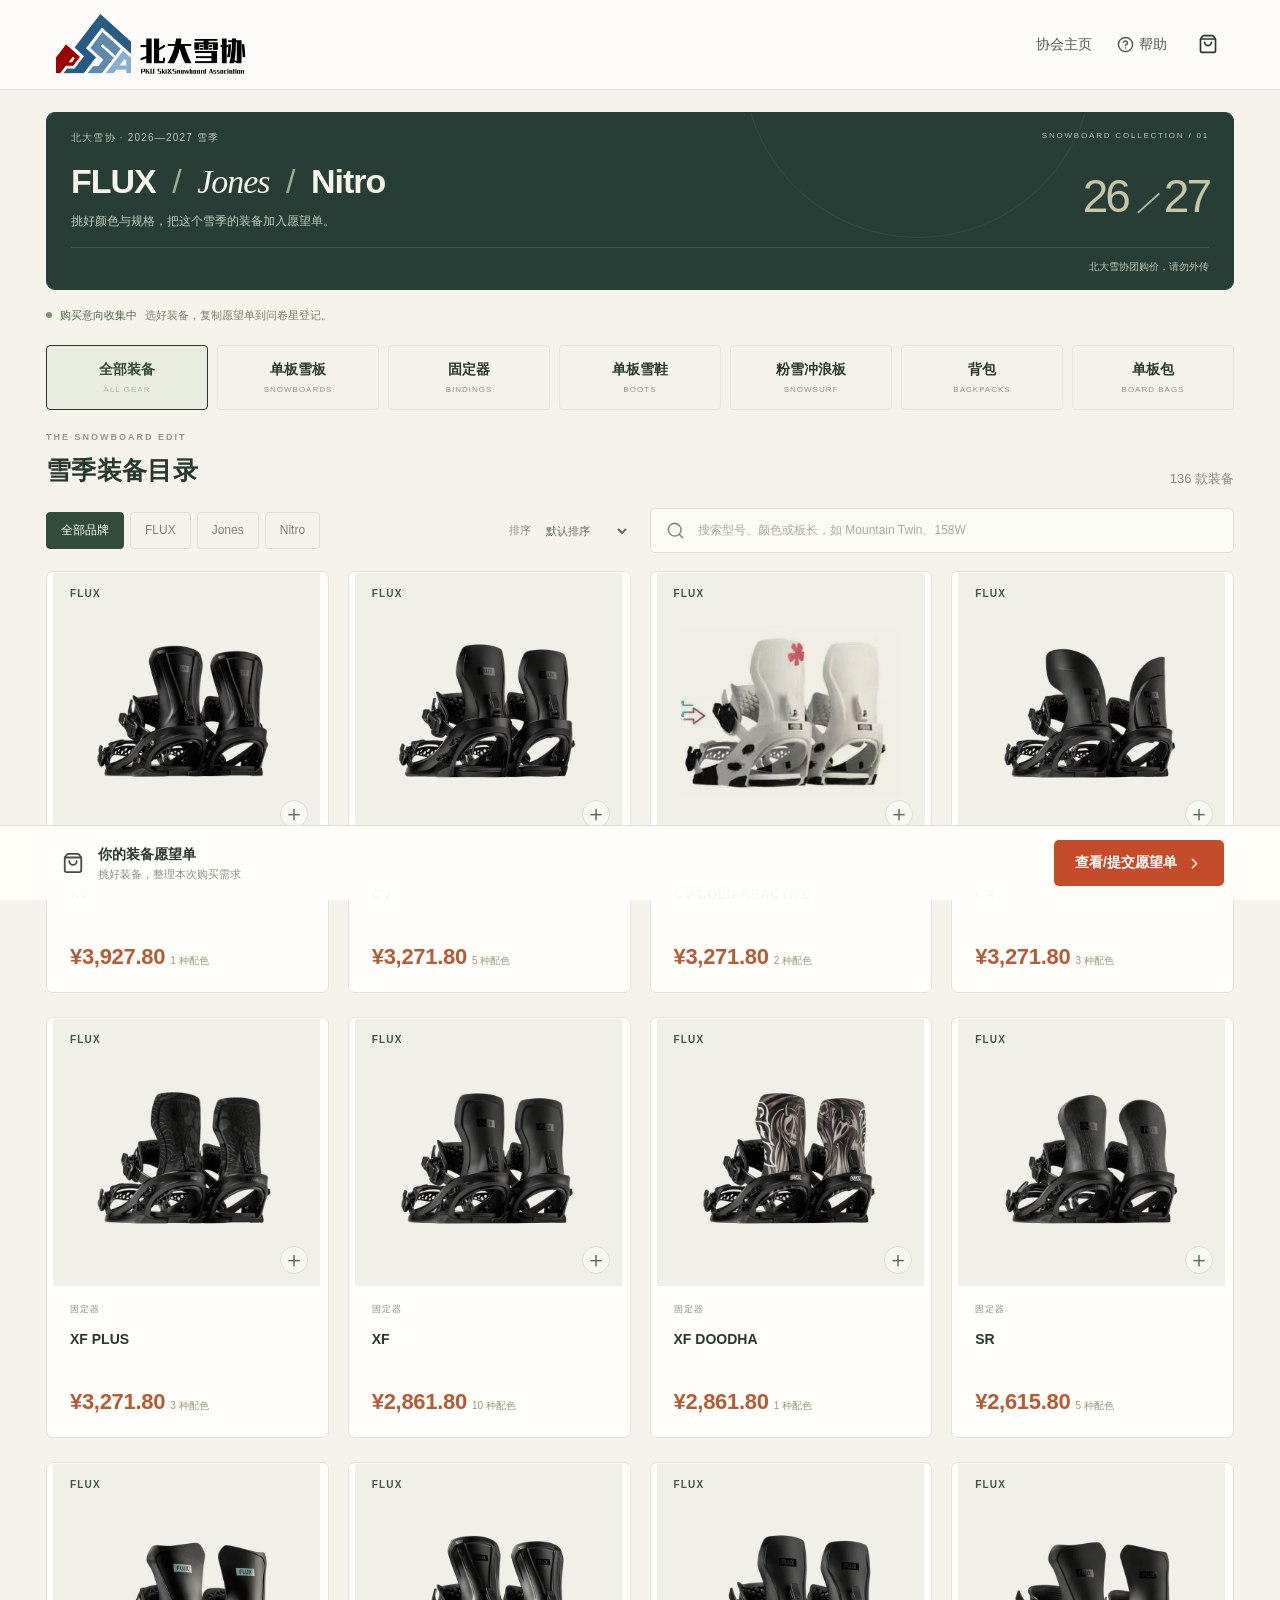
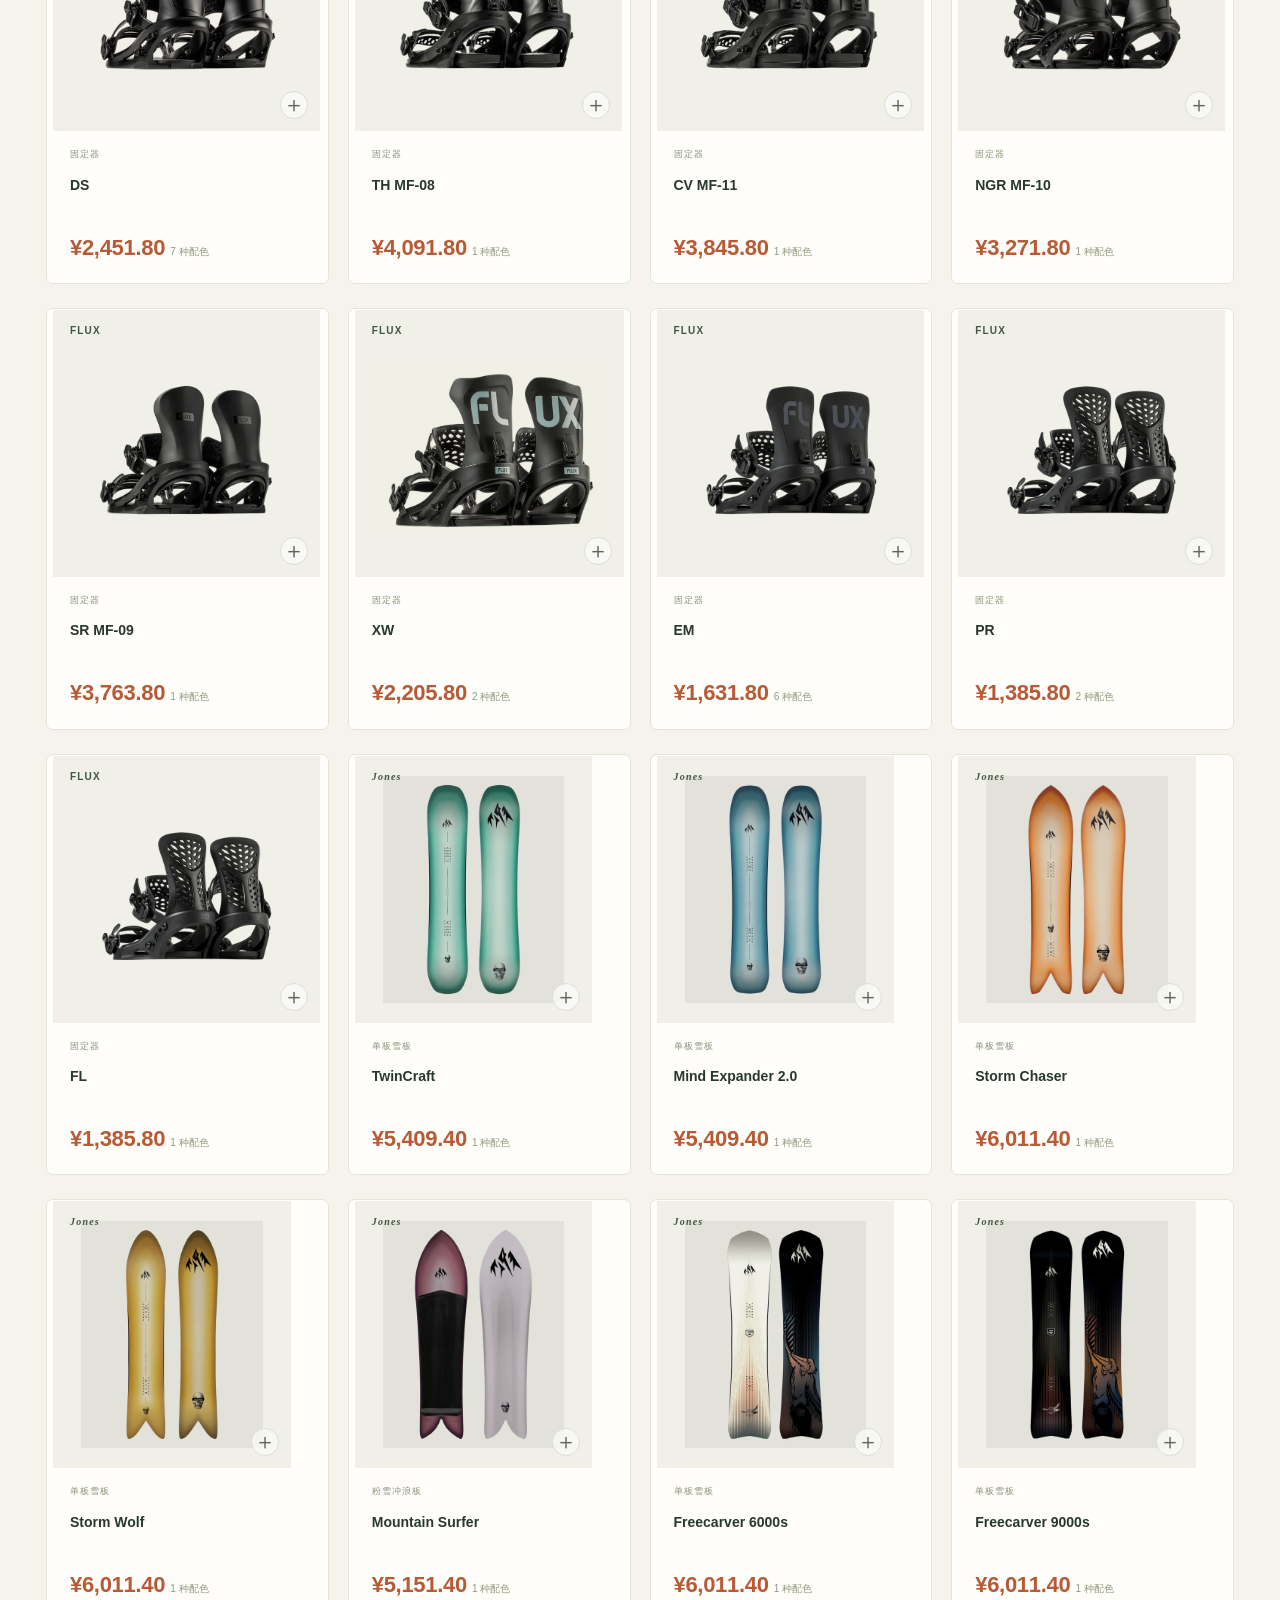
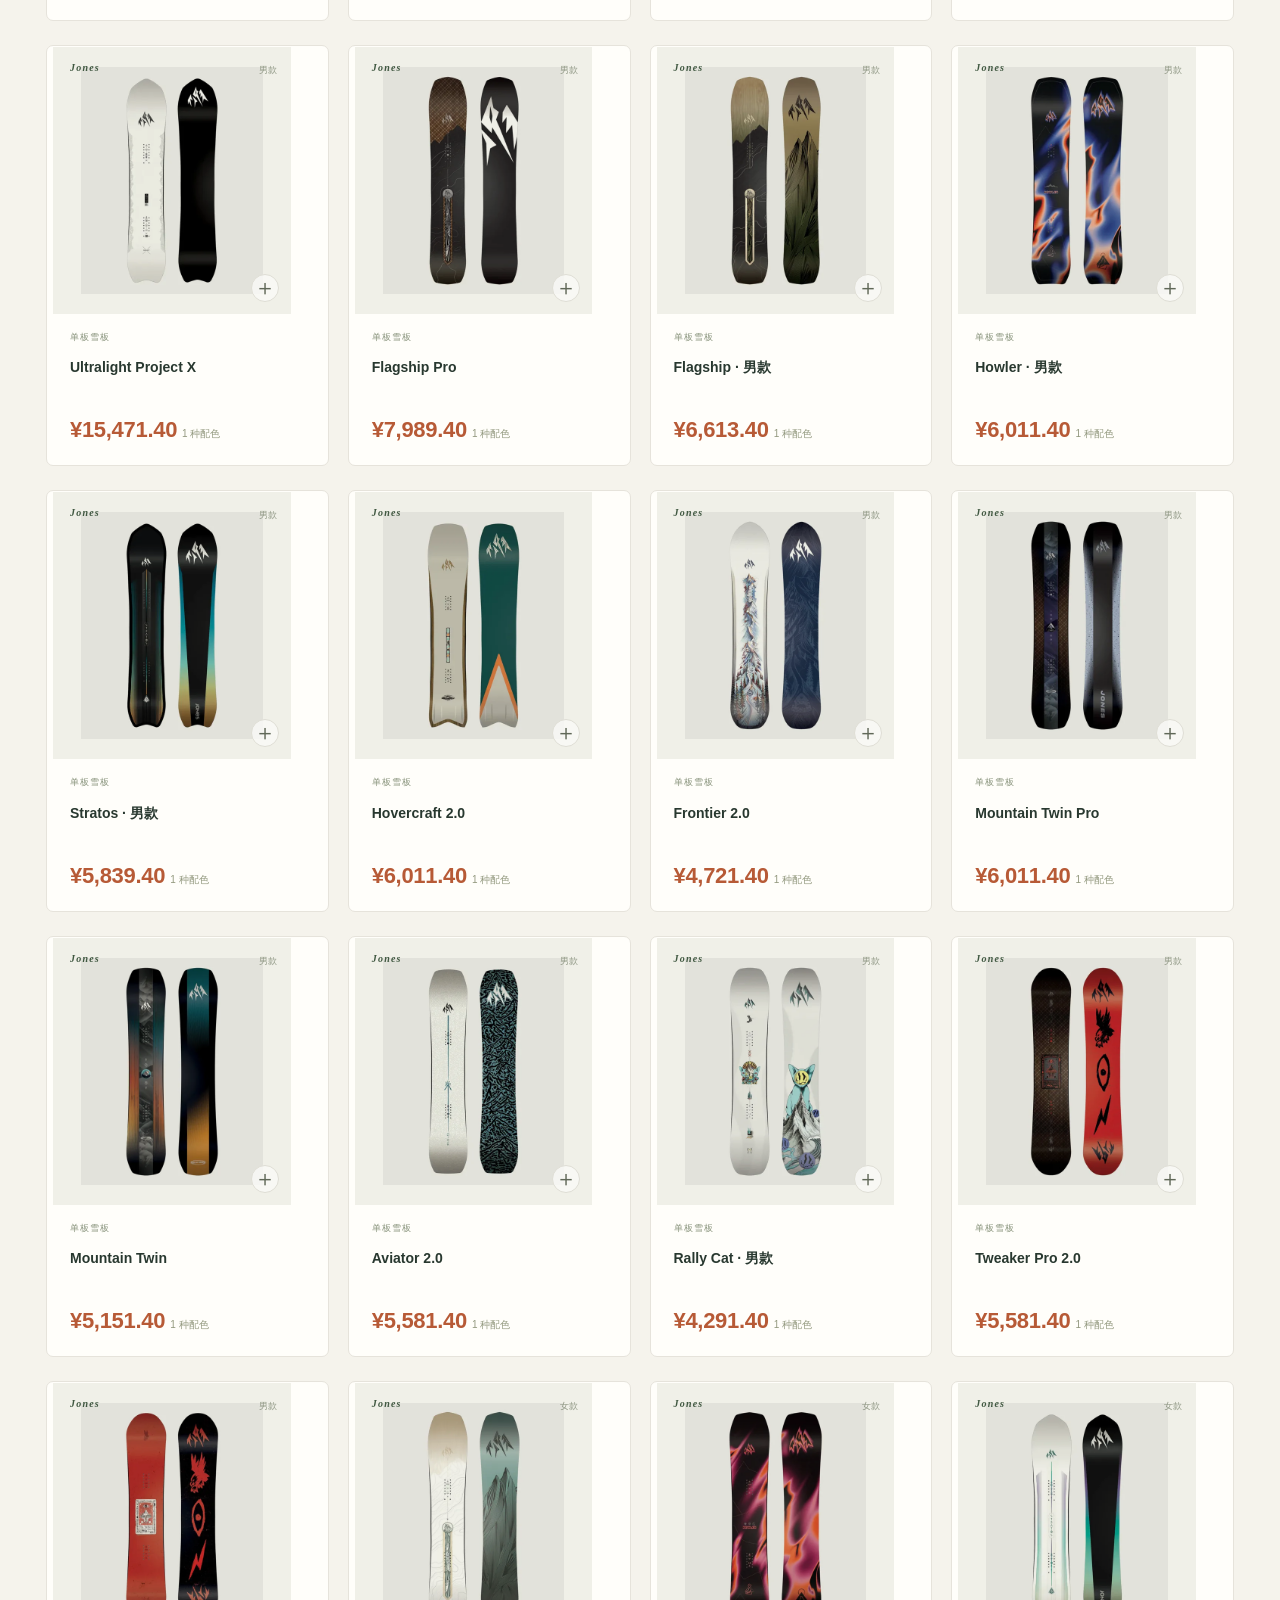
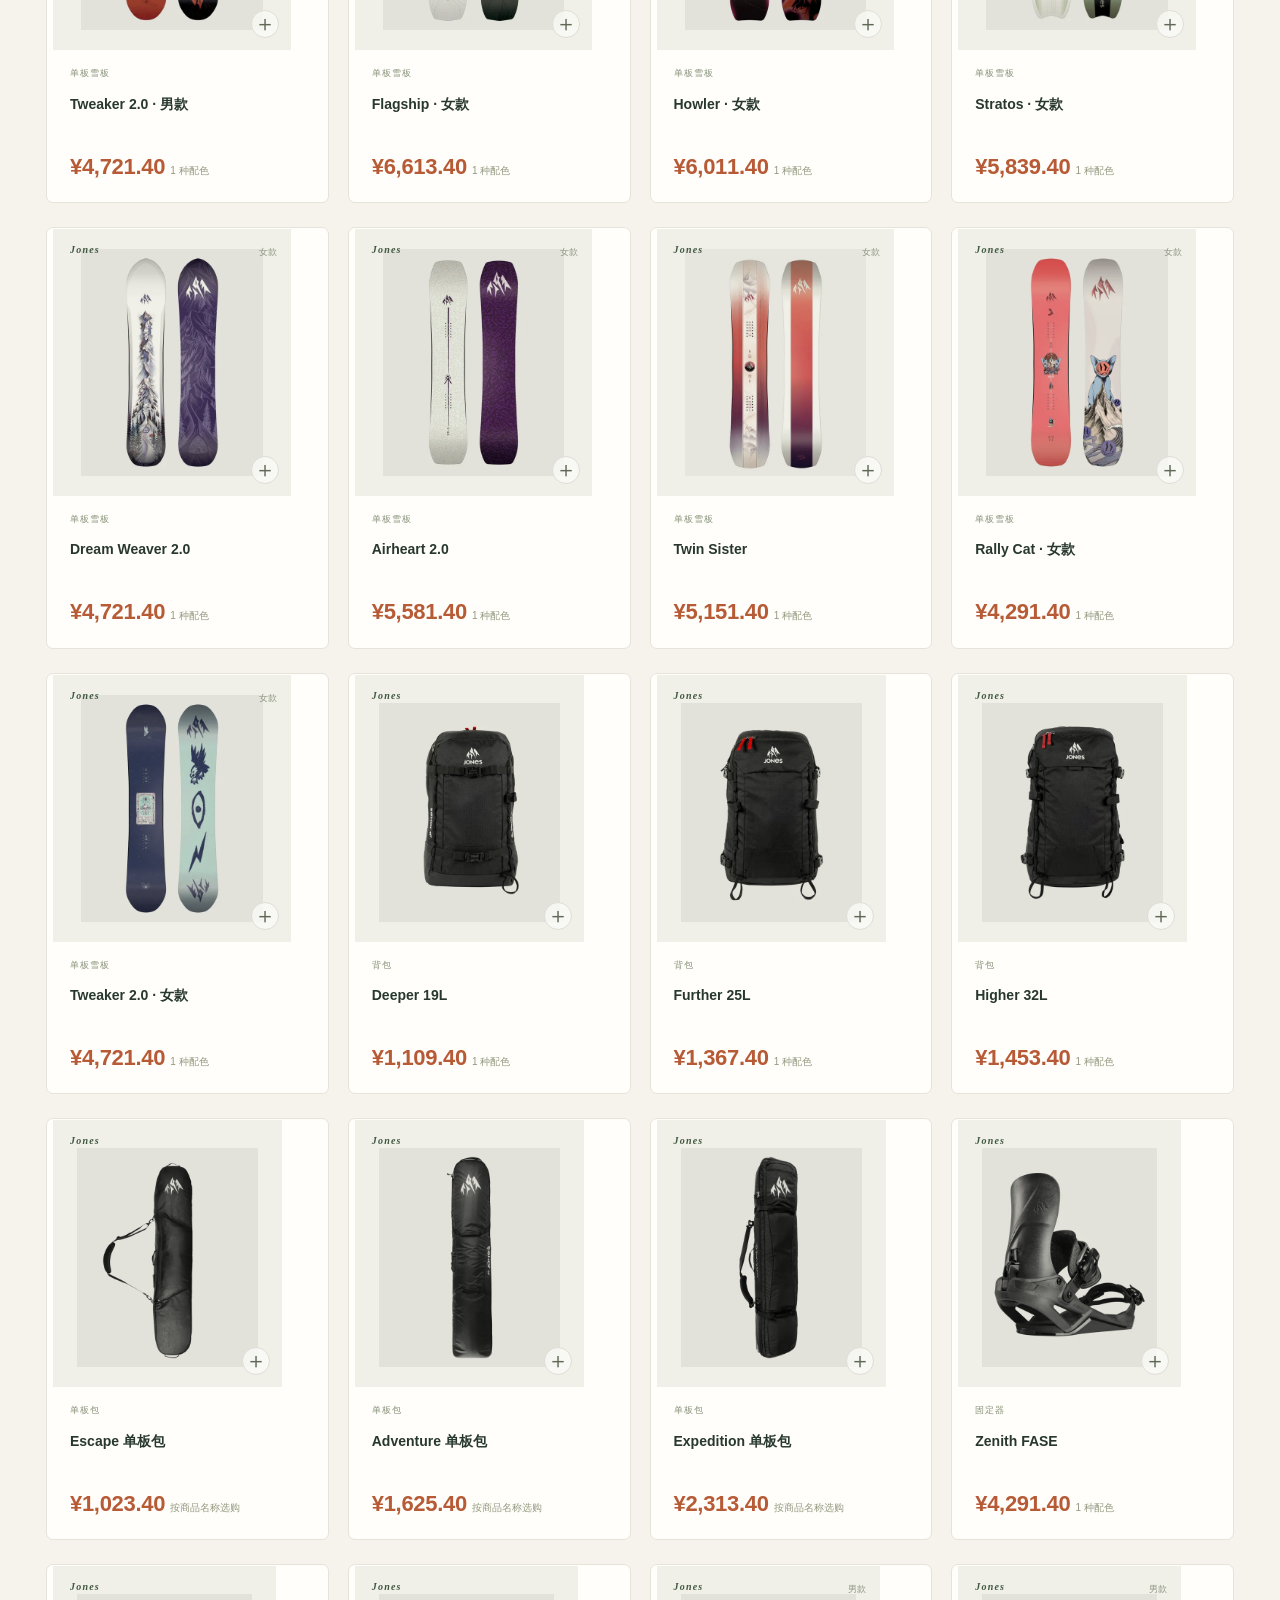
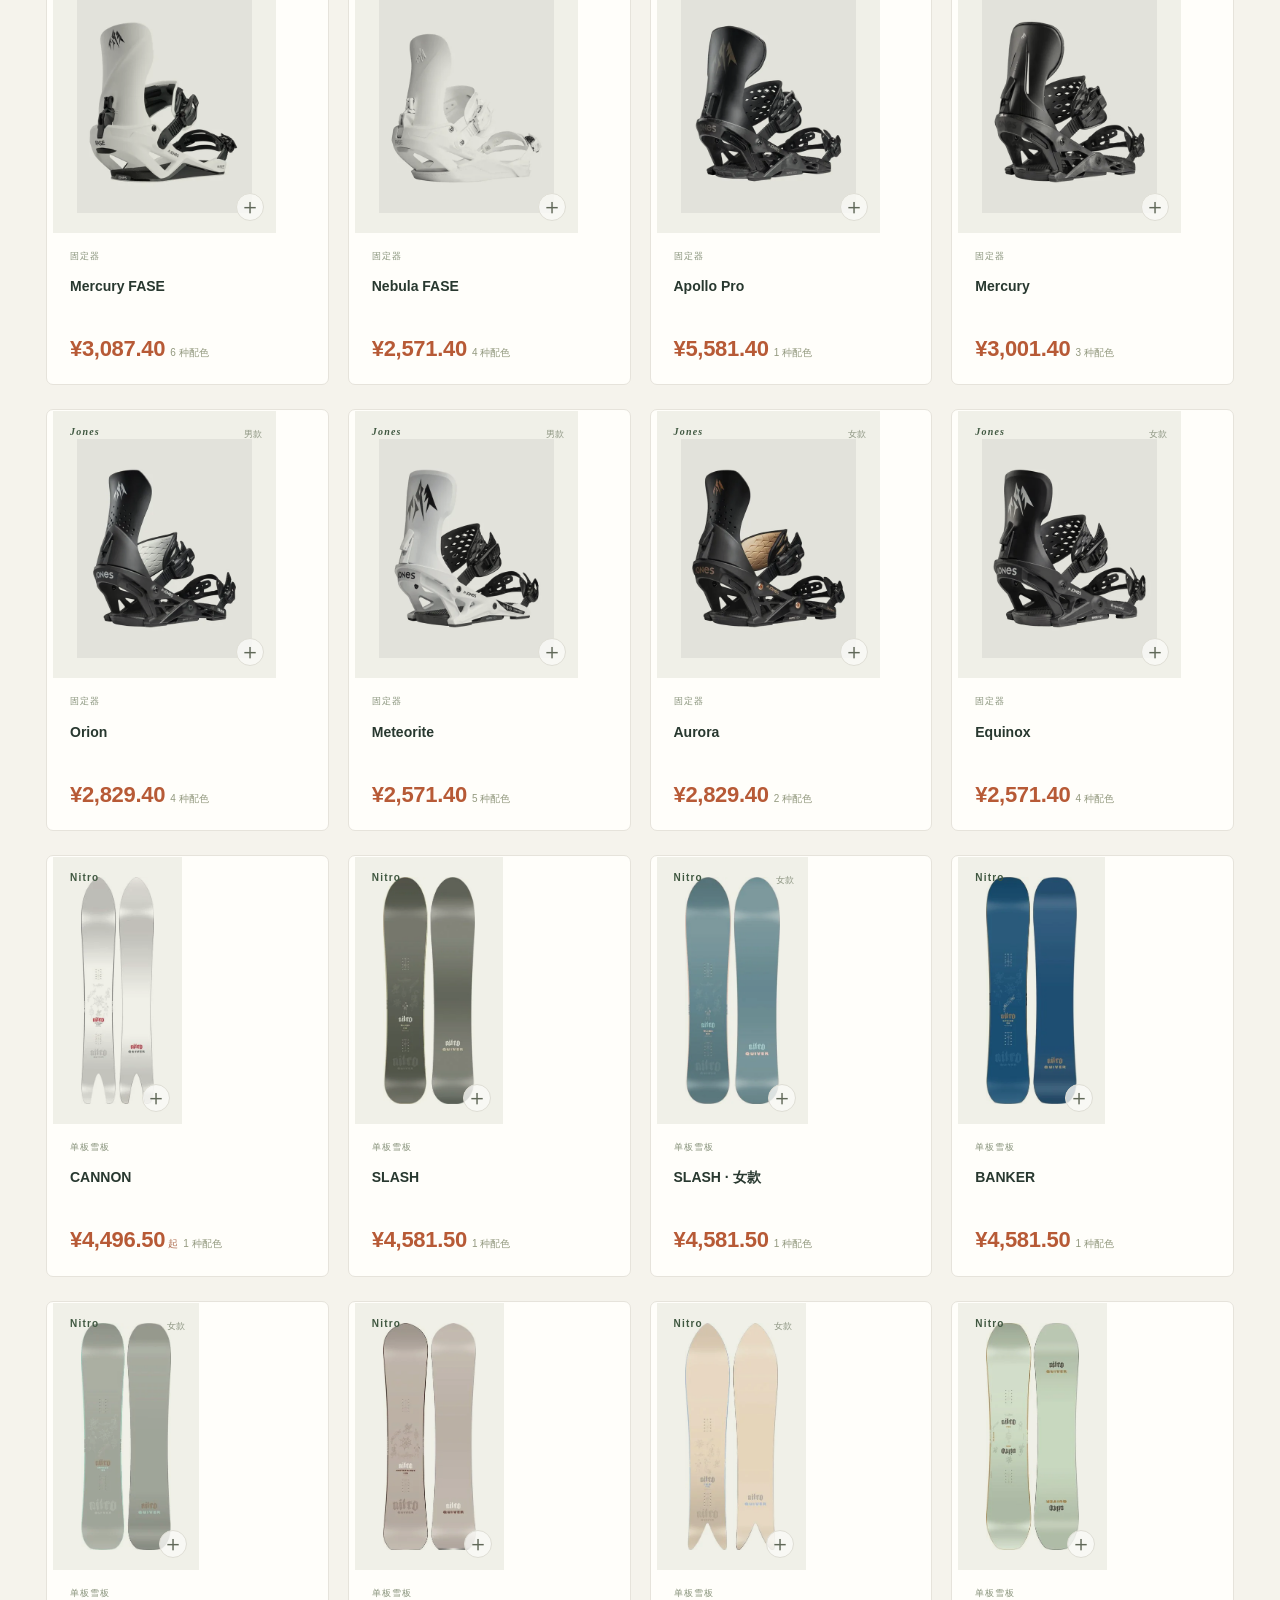
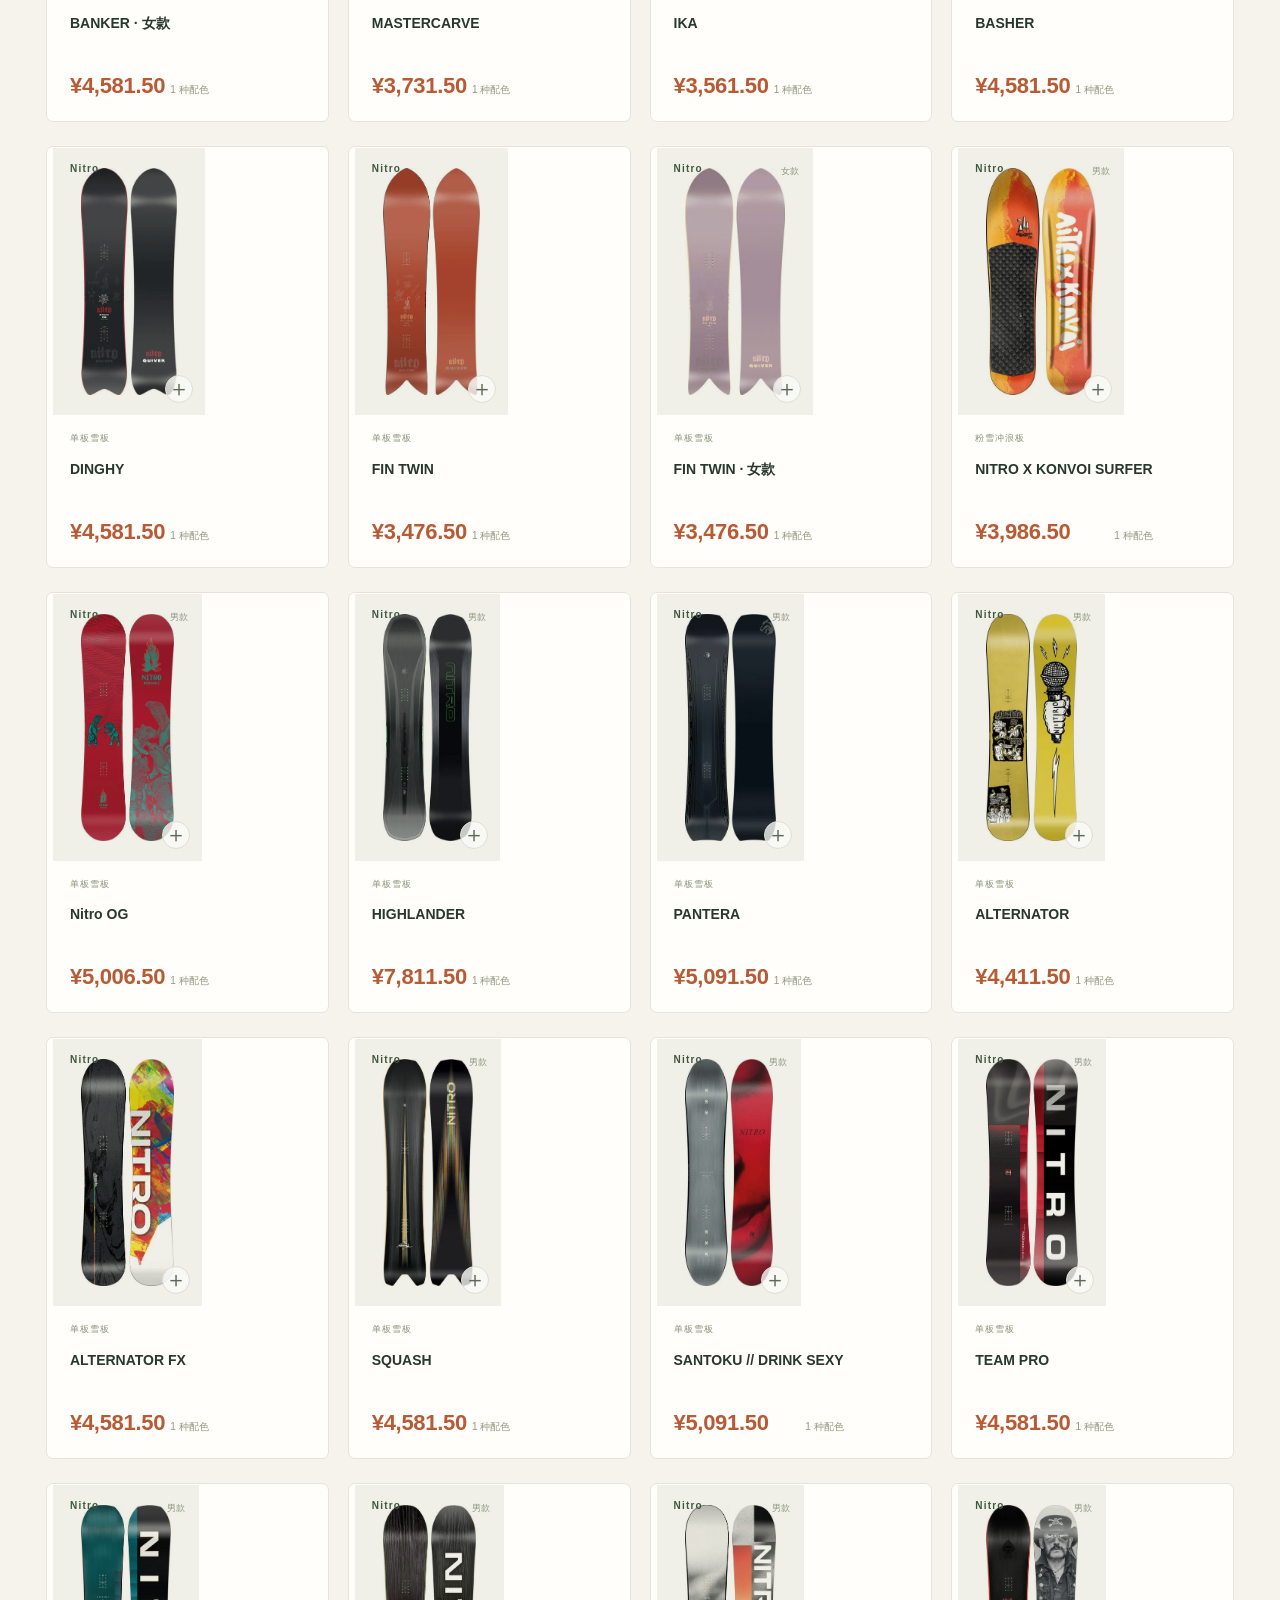
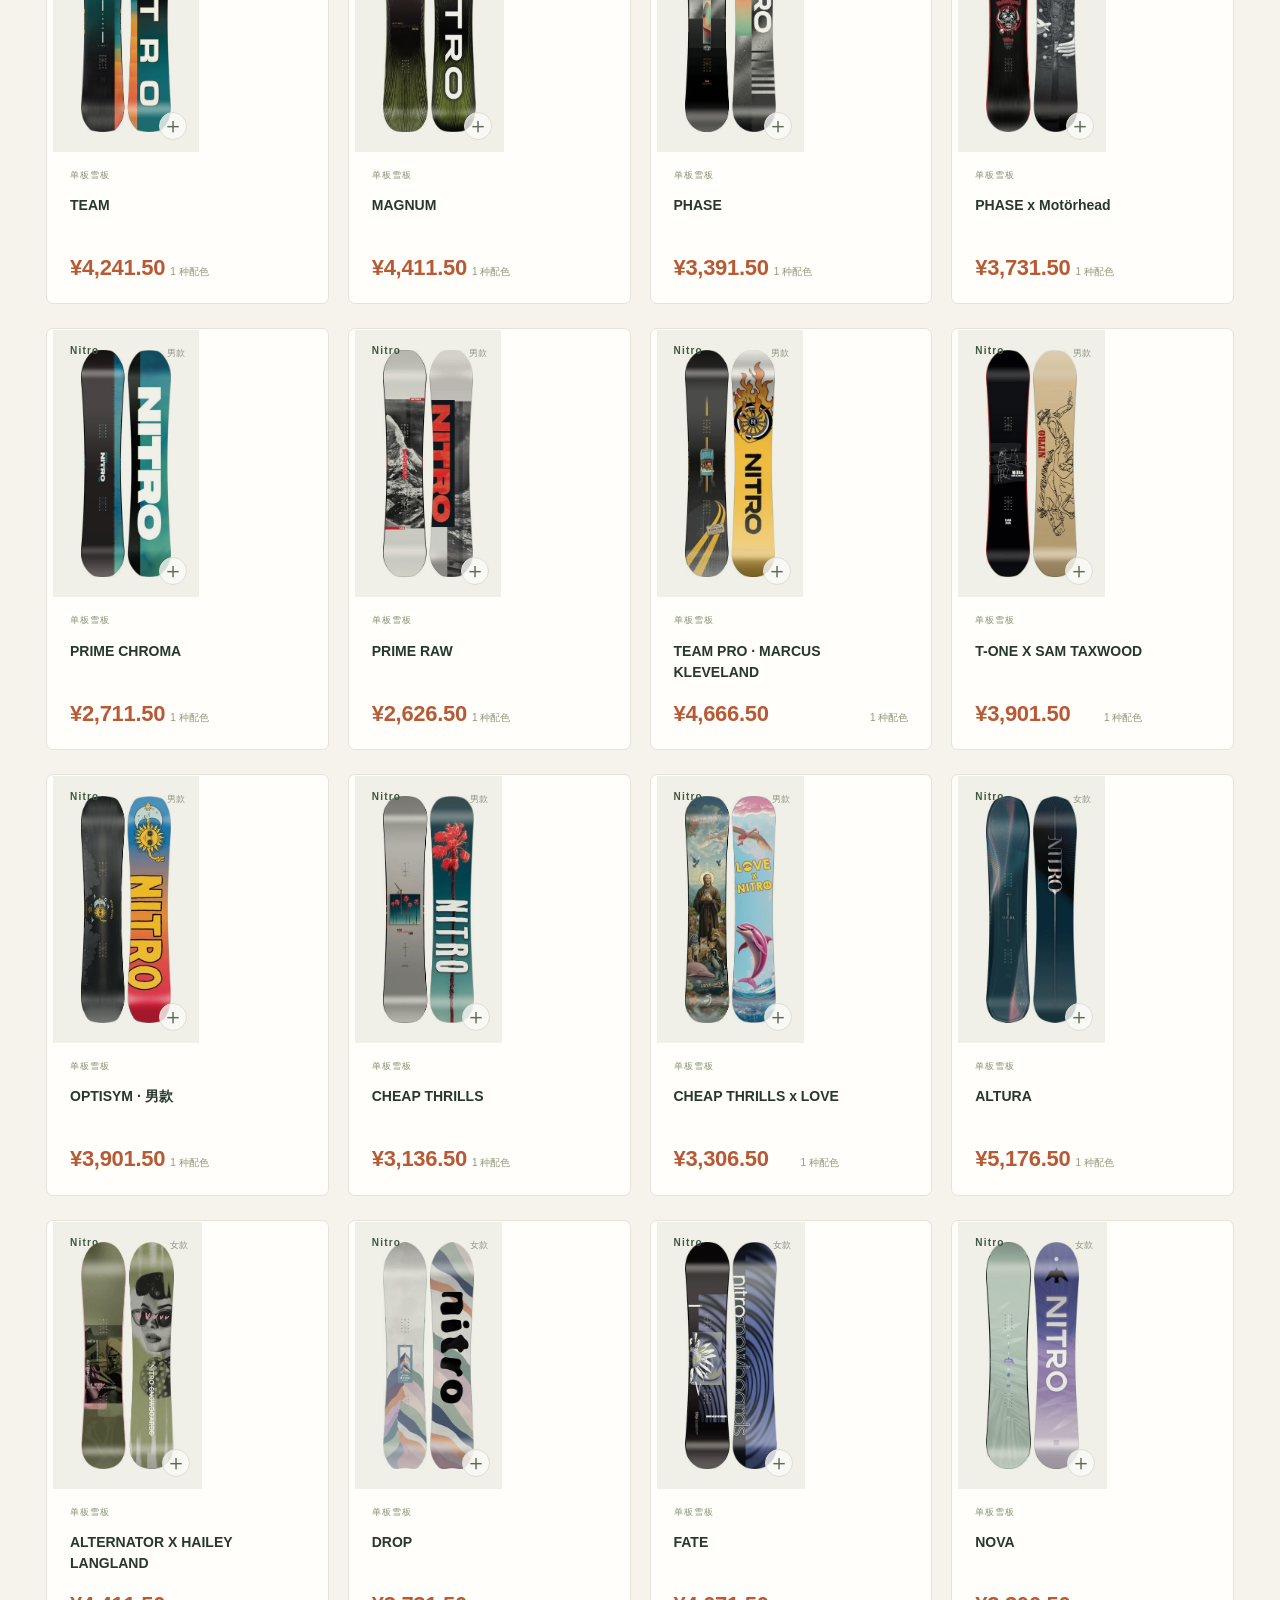
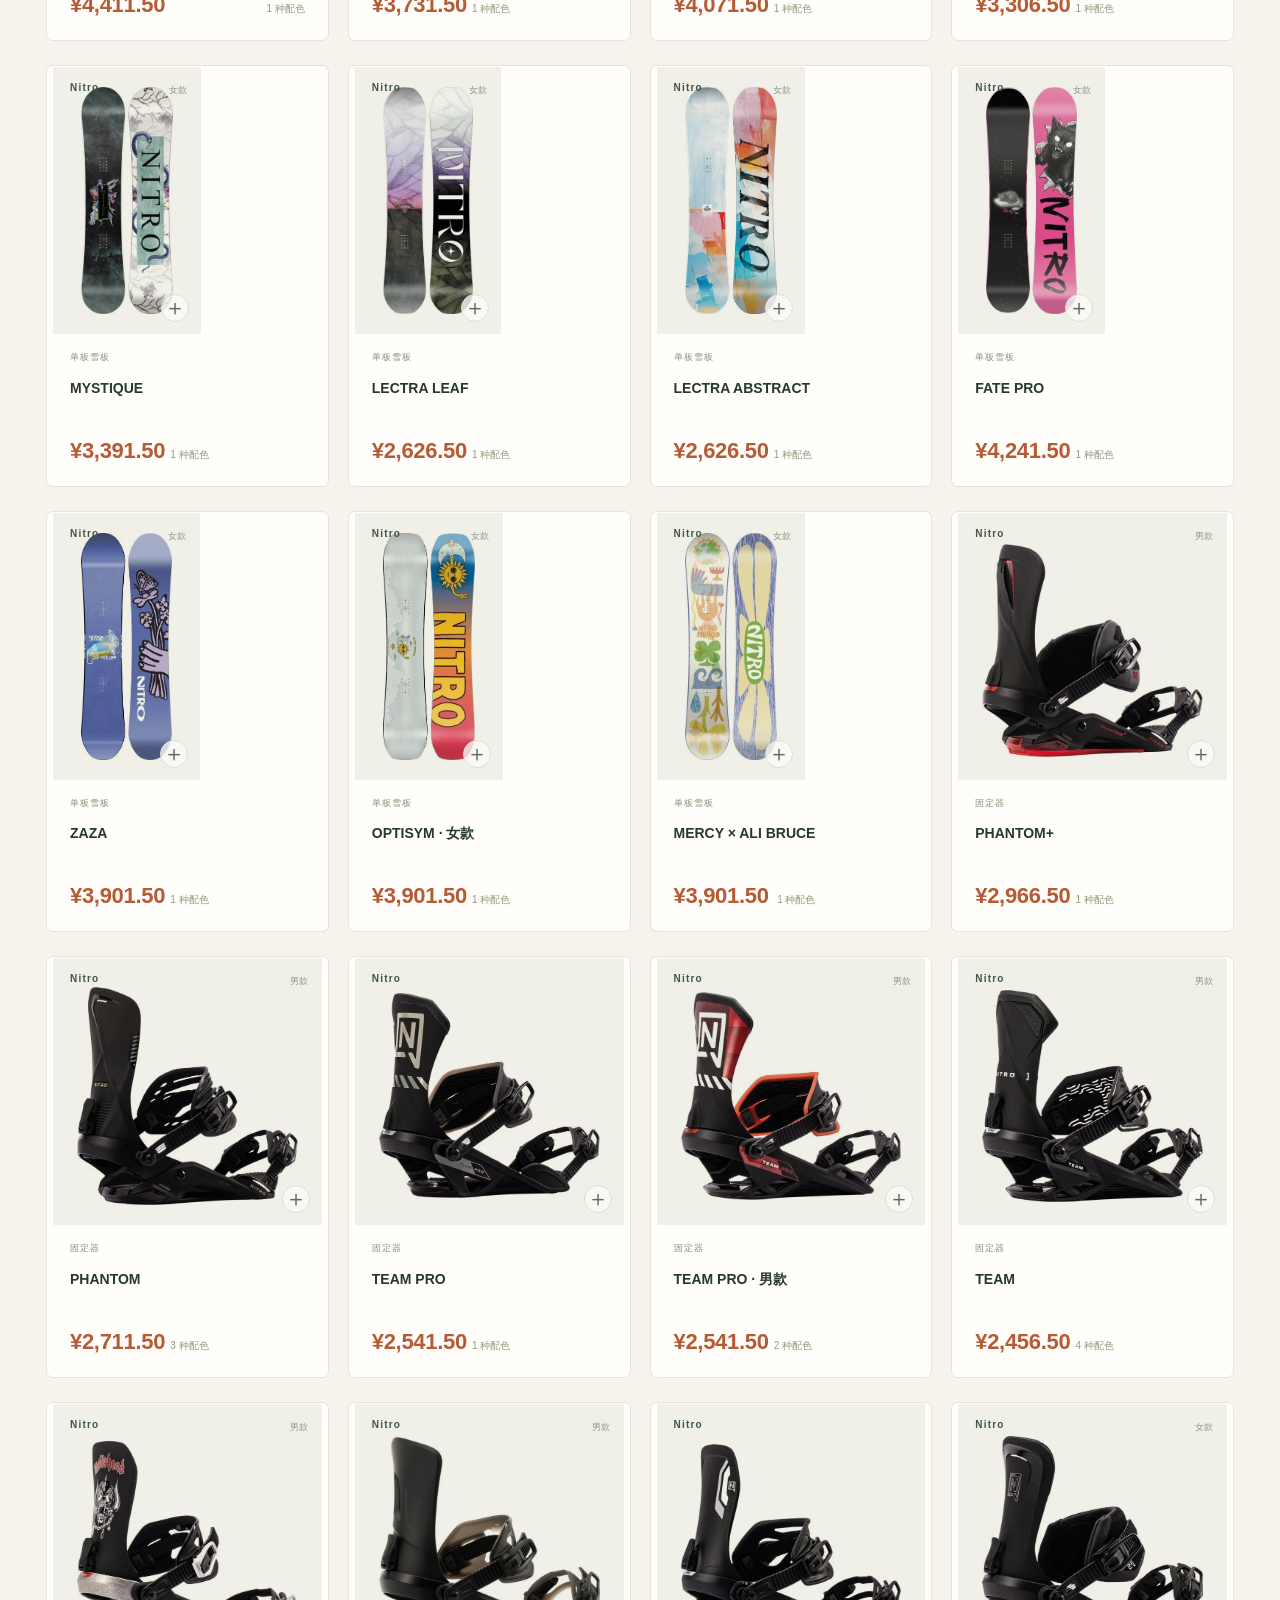
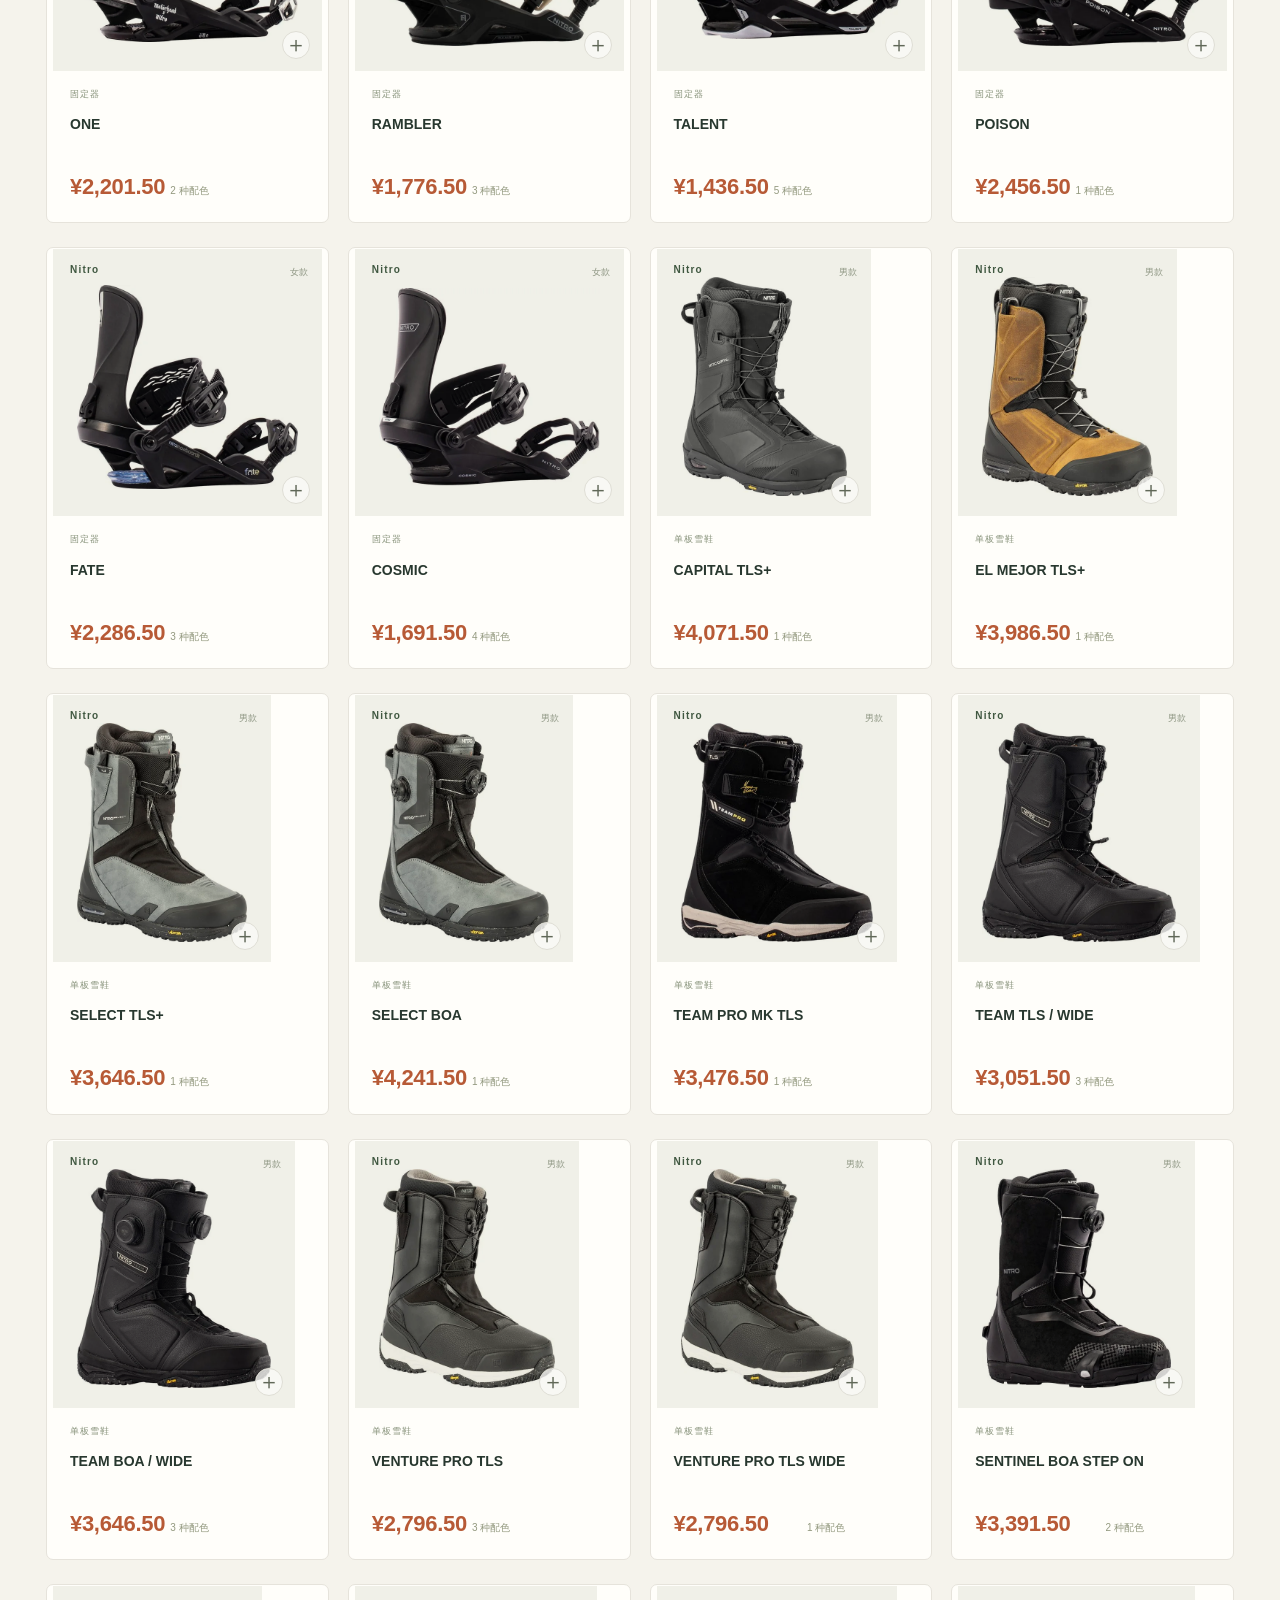
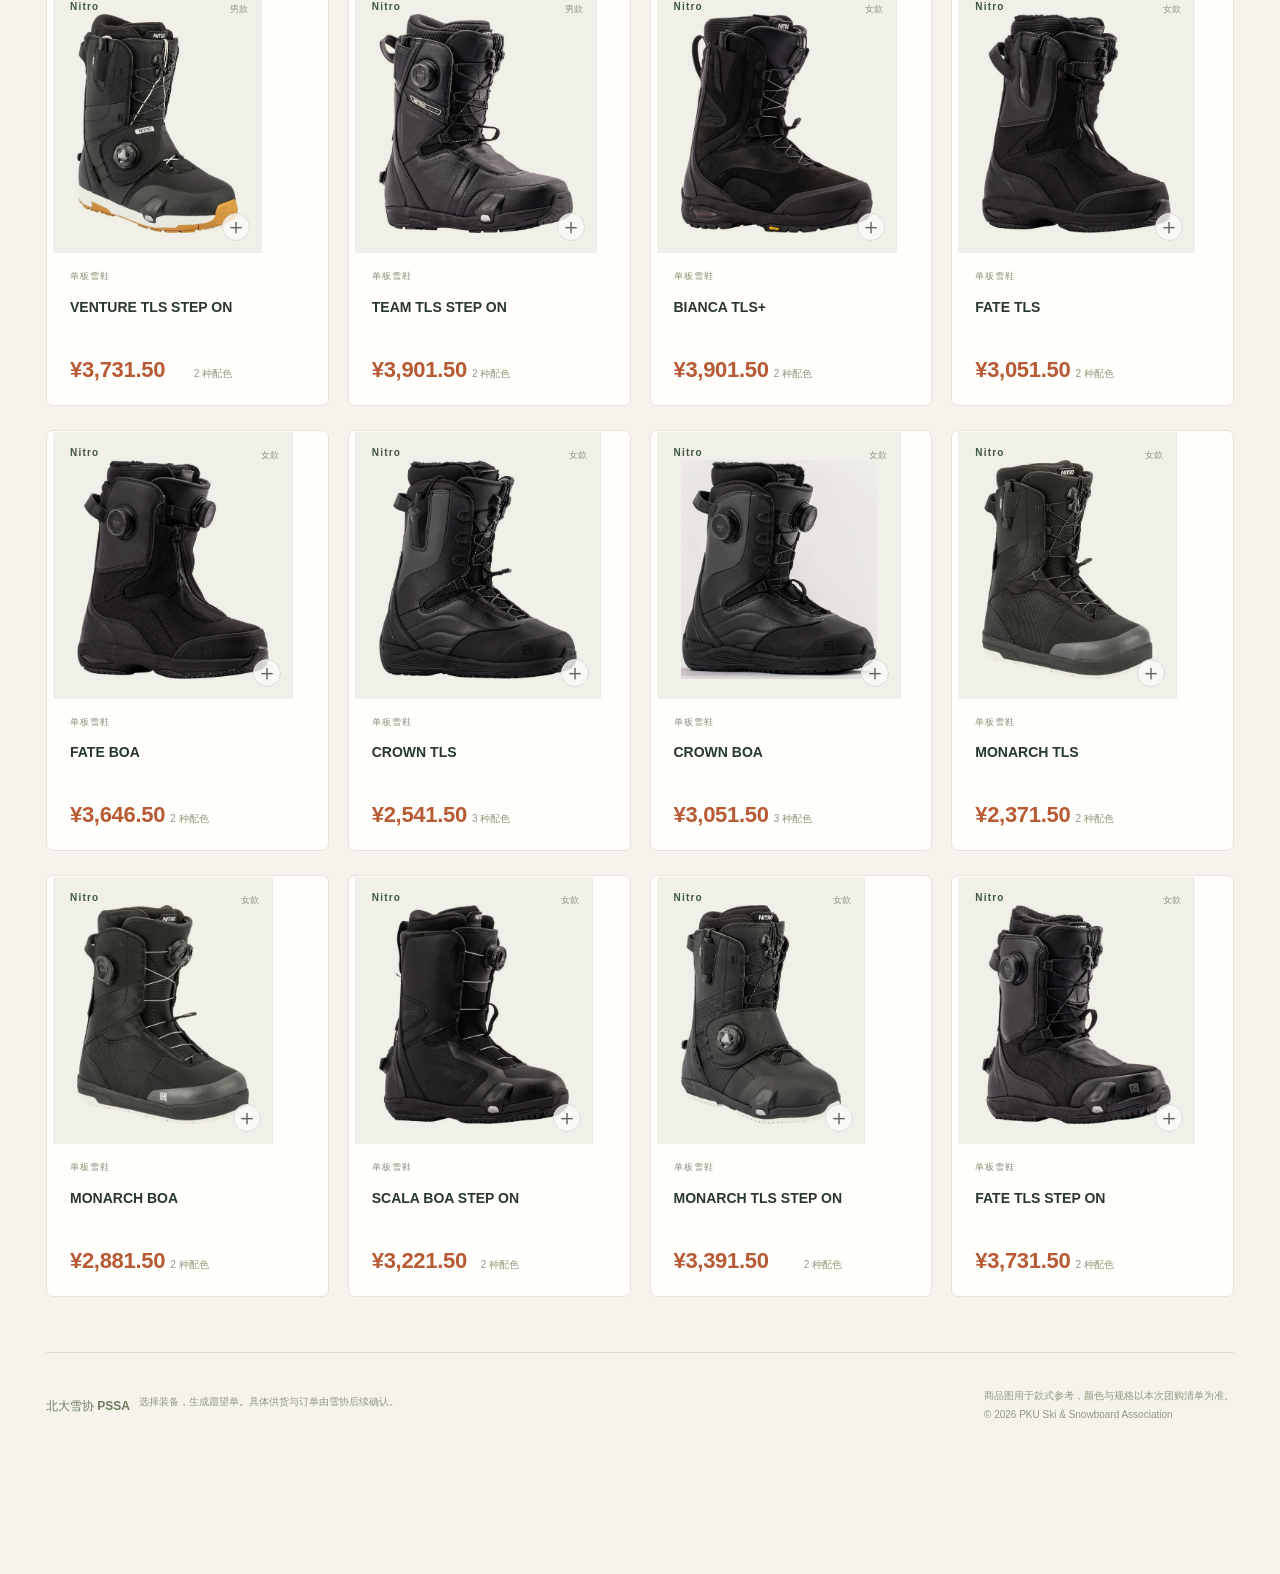
==== FJNpresale/index.html @ 693d617b "Publish FLUX, Jones and Nitro group-buy catalog Add the snowboard equipment catalog and wishlist flo" ====
<!doctype html>
<html lang="zh-CN"><head><meta charset="UTF-8"><meta name="viewport" content="width=device-width, initial-scale=1.0"><meta name="theme-color" content="#263d35"><meta name="referrer" content="no-referrer"><link rel="icon" type="image/png" href="/assets/pssa-logo-vertical.png"><meta name="description" content="北大雪协26–27 FLUX、Jones、Nitro团购商品目录。选择颜色和规格，整理并复制装备愿望单。"><title>FLUX · Jones · Nitro 团购｜北大雪协 PSSA</title>  <script type="module" crossorigin src="/FJNpresale/assets/index-qCwRQ_5x.js"></script>
  <link rel="stylesheet" crossorigin href="/FJNpresale/assets/index-Bh2R1lJk.css">
</head><body><div id="root"><p style="font-family:sans-serif;padding:40px;text-align:center">FLUX · Jones · Nitro 商品目录正在加载…</p></div></body></html>
---- FJNpresale/assets/index-Bh2R1lJk.css ----
:before,:after{box-sizing:border-box}h1,h2,h3,h4,h5,h6,p,figure{margin:0}h1,h2,h3,h4,h5,h6{font-size:inherit;font-weight:inherit}button,input,select,textarea{margin:0}button{background:0 0;border:0}fieldset{border:0;min-width:0;margin:0;padding:0}legend{padding:0}img{max-width:100%;height:auto;display:block}svg{display:block}dialog{margin:0}ol,ul{margin:0;padding:0;list-style:none}:root{--background:#f8f7f3;--foreground:#242421;--card:#fff;--primary:#c54c2a;--primary-foreground:#fff;--border:#e5e2da;--muted-foreground:#77766e;--radius:.65rem;--ring:#c54c2a;--font-sans:Arial,"PingFang SC","Microsoft YaHei",sans-serif}*{box-sizing:border-box}html{scroll-behavior:smooth}body{background:var(--background);color:var(--foreground);-webkit-font-smoothing:antialiased;margin:0;font-family:Arial,PingFang SC,Microsoft YaHei,sans-serif;font-size:15px;line-height:1.6}button,input,select,textarea{font:inherit}button,a,input,select,textarea{-webkit-tap-highlight-color:transparent}button{cursor:pointer}button:disabled{cursor:not-allowed;opacity:.5}a{color:inherit;text-decoration:none}button:focus-visible,a:focus-visible,input:focus-visible,select:focus-visible,textarea:focus-visible{outline-offset:3px;outline:2px solid #c54c2a}h1,h2,h3,p{margin:0}button{color:inherit}button:not(.button){border:0}input,textarea{min-width:0}svg{flex-shrink:0}fieldset{border:0;margin:22px 0;padding:0}legend{margin-bottom:10px;font-weight:600}legend span{color:#86857d;margin-left:8px;font-size:12px;font-weight:400}.site-header{background:#fcfbf8;border-bottom:1px solid #e5e2da}.header-inner{justify-content:space-between;align-items:center;gap:16px;max-width:1240px;margin:auto;padding:18px 36px;display:flex}.identity{align-items:center;gap:11px;display:flex}.identity-mark{color:#f8f7f3;background:#282c2b;border-radius:50%;place-items:center;width:39px;height:39px;display:grid}.identity strong{letter-spacing:2px;font-size:18px;display:block}.identity small{letter-spacing:1.5px;color:#777970;margin-top:0;font-size:9px;font-weight:700;display:block}.header-right{align-items:center;gap:25px;display:flex}.muted-link,.admin-link{color:#57574f;background:0 0;font-size:14px}.admin-link{color:#8b897f;font-size:12px}.header-cart{background:0 0;align-items:center;gap:7px;display:flex}.header-cart span{color:#fff;background:#c54c2a;border-radius:20px;min-width:19px;font-size:11px}.catalog-main{max-width:1240px;margin:auto;padding:28px 36px 115px}.hero{background:#eeeee6;border:1px solid #e0ded5;border-radius:5px;padding:30px 38px 26px;position:relative;overflow:hidden}.hero-topline,.hero-bottom{justify-content:space-between;align-items:center;gap:15px;display:flex}.season-pill{letter-spacing:1.5px;color:#5d645c;align-items:center;gap:8px;font-size:10px;font-weight:700;display:flex}.hero-brands{letter-spacing:1px;font-size:13px;font-weight:800}.hero-brands i{color:#7b8175;margin:0 8px;font-size:10px;font-style:normal;font-weight:400}.hero-copy{justify-content:space-between;align-items:center;gap:25px;padding:34px 0 36px;display:flex}.hero-kicker{color:#626659;letter-spacing:2px;margin-bottom:11px;font-size:13px}.hero h1{letter-spacing:1px;font-size:46px;font-weight:700;line-height:1.25}.hero-copy p{color:#73786b;margin-top:16px;font-size:15px;line-height:1.8}.mobile-break{display:none}.hero-season{letter-spacing:-7px;color:#d3d6c9;align-items:center;padding:0 12px 20px;font-size:120px;font-weight:800;line-height:1;display:flex;position:relative;transform:rotate(-8deg)}.hero-season .season-slash{color:#c54c2a;padding:0 6px;font-size:100px;font-weight:300}.hero-season small{letter-spacing:4px;color:#727965;font-size:9px;font-weight:600;position:absolute;bottom:0;right:12px}.hero-bottom{border-top:1px solid #d6d9cb;padding-top:19px}.price-caption{align-items:center;gap:11px;font-size:12px;display:flex}.price-caption strong{font-weight:600}.price-caption>span:last-child{color:#777d6c}.orange-line{background:#c54c2a;width:3px;height:15px}.hero-footnote{color:#7d8272;font-size:11px}.mode-notice{color:#80613a;background:#fbf3e5;border:1px solid #ead8c2;border-radius:4px;align-items:center;gap:10px;margin-top:15px;padding:12px 15px;font-size:13px;line-height:1.5;display:flex}.mode-notice span:last-child{color:#8a7457}.mode-notice.closed{color:#686b61;background:#efefea;border-color:#ddddd5}.mode-notice.open{color:#4f6742;background:#edf2e8;border-color:#dce6d2}.status-dot{background:currentColor;border-radius:50%;width:6px;height:6px}.category-section{padding:26px 0 31px}.category-list{grid-template-columns:repeat(8,1fr);gap:9px;display:grid}.category-card{text-align:center;background:#f2f1ec;border-radius:4px;padding:15px 6px;transition:background .15s;border:1px solid #e7e5dc!important}.category-card span{font-size:14px;font-weight:600;display:block}.category-card small{letter-spacing:1px;color:#929186;white-space:nowrap;margin-top:4px;font-size:8px;display:block}.category-card:hover{background:#e8e8df}.category-card.active{color:#fafbf6;background:#2e3330;border-color:#2e3330!important}.category-card.active small{color:#b3b9ac}.directory-title{justify-content:space-between;align-items:flex-end;margin-bottom:19px;display:flex}.eyebrow{letter-spacing:2px;color:#99968a;margin-bottom:6px;font-size:9px;font-weight:700}.directory-title h2{letter-spacing:.3px;font-size:25px;font-weight:600}.results-count{color:#88887d;font-size:13px}.filter-bar{align-items:center;gap:12px;padding-bottom:24px;display:flex}.search-box{color:#8a8a81;background:#fff;border:1px solid #dfddd5;border-radius:5px;flex:1;align-items:center;gap:11px;padding:11px 15px;display:flex}.search-box input{color:#31332d;background:0 0;border:0;outline:none;flex:1;width:100%;font-size:14px}.search-box input::placeholder{color:#aaa99f}.search-box button{color:#929388;background:0 0;padding:0;display:flex}.brand-filter{background:#fff;border:1px solid #dfddd5;border-radius:5px;align-items:center;gap:10px;padding:11px 13px;display:flex}.brand-filter select{background:0 0;border:0;outline:none;max-width:130px;padding-right:8px;font-size:14px}.product-grid{grid-template-columns:repeat(4,minmax(0,1fr));gap:23px 20px;display:grid}.product-card{text-align:left;background:#fff;border-radius:5px;flex-direction:column;transition:transform .15s,box-shadow .15s;display:flex;overflow:hidden;border:1px solid #e6e3db!important}.product-card:hover{transform:translateY(-3px);box-shadow:0 7px 25px #272e2210}.product-image-wrap{background:#f4f4ef;position:relative;overflow:hidden}.product-art{background:#f4f4ef;justify-content:center;align-items:center;height:232px;padding:26px;display:flex}.product-art img{object-fit:contain;mix-blend-mode:multiply;width:100%;height:100%}.brand-stamp{letter-spacing:1px;color:#626659;font-size:10px;font-weight:800;line-height:1;position:absolute;top:14px;left:15px}.product-open{text-align:center;color:#606858;background:#fafaf7c9;border:1px solid #dfded5;border-radius:50%;width:28px;height:28px;font-size:22px;line-height:25px;position:absolute;bottom:12px;right:12px}.pending-art{color:#a3a798;text-align:center;flex-direction:column;align-items:center;gap:10px;font-size:12px;display:flex}.pending-art small{color:#b6b9af;font-size:10px}.product-copy{flex-direction:column;flex:1;padding:15px 16px 17px;display:flex}.card-category{color:#96978b;margin-bottom:6px;font-size:10px}.product-copy h3{overflow-wrap:anywhere;min-height:42px;font-size:14px;font-weight:600;line-height:1.5}.card-sku{letter-spacing:.7px;color:#989a90;margin:9px 0 14px;font-size:10px}.card-bottom{justify-content:space-between;align-items:baseline;gap:5px;margin-top:auto;display:flex}.card-bottom strong{color:#bc4b2c;letter-spacing:-.3px;font-size:20px;font-weight:600}.card-bottom div small{color:#bc4b2c;margin-left:3px;font-size:10px}.card-bottom>span{color:#9a9b90;white-space:nowrap;font-size:10px}.site-footer{color:#929285;border-top:1px solid #deded4;margin-top:55px;padding:27px 0 18px;font-size:12px}.site-footer>div{align-items:center;gap:9px;margin-bottom:13px;display:flex}.site-footer strong{color:#62695a;font-size:14px}.site-footer p{margin-bottom:17px;line-height:1.9}.site-footer .text-button{font-size:12px}.cart-dock{-webkit-backdrop-filter:blur(12px);backdrop-filter:blur(12px);padding-bottom:env(safe-area-inset-bottom);z-index:20;background:#fffefaf2;border-top:1px solid #deded3;position:fixed;bottom:0;left:0;right:0}.dock-inner{justify-content:space-between;align-items:center;gap:12px;max-width:1240px;margin:auto;padding:14px 36px;display:flex}.dock-cart-summary{text-align:left;background:0 0;align-items:center;gap:14px;display:flex}.dock-icon{color:#474e40;position:relative}.dock-icon b{color:#fff;text-align:center;background:#c54c2a;border-radius:20px;min-width:16px;padding:0 3px;font-size:9px;position:absolute;top:-7px;right:-8px}.dock-cart-summary strong{font-size:14px;font-weight:600;display:block}.dock-cart-summary small{color:#8c8d81;font-size:11px;display:block}.button{border:1px solid #0000;border-radius:5px;justify-content:center;align-items:center;gap:9px;min-height:45px;padding:12px 20px;font-size:14px;font-weight:600;line-height:1.4;transition:background .15s;display:inline-flex}.button.primary{color:#fff;background:#c54c2a}.button.primary:hover:not(:disabled){background:#ae3e20}.button.secondary{color:#535b48;background:#f6f5ef;border-color:#deddd2}.button.danger{color:#ae3f26;background:#fff4ee;border-color:#e9bfae}.button.dock-action{min-width:154px}.full-width{width:100%}.text-button{color:#9c492f;background:0 0;align-items:center;gap:7px;padding:0;font-size:14px;display:inline-flex}.icon-button{background:0 0;border-radius:50%;justify-content:center;align-items:center;width:34px;height:34px;display:flex}.icon-button:hover{background:#efeee7}.modal{color:#252b23;background:#fffefb;border:0;border-radius:12px;width:540px;max-width:min(540px,100vw - 32px);max-height:88dvh;margin:auto;padding:0;overflow:hidden;box-shadow:0 20px 100px #151c2250}.modal.modal-wide{width:840px;max-width:min(840px,100vw - 40px)}.modal::backdrop{-webkit-backdrop-filter:blur(3px);backdrop-filter:blur(3px);background:#19211b66}.modal-head{border-bottom:1px solid #e7e7dd;justify-content:space-between;align-items:center;gap:10px;padding:18px 22px;display:flex}.modal-head h2{font-size:17px;font-weight:600}.modal-body{overscroll-behavior:contain;max-height:calc(88dvh - 72px);padding:23px;overflow:auto}.picker{grid-template-columns:1fr 1.12fr;gap:28px;display:grid}.picker>.product-art{border-radius:5px;height:100%;min-height:320px;max-height:580px;padding:35px}.picker-info{min-width:0}.picker-info h3{overflow-wrap:anywhere;font-size:23px;font-weight:600;line-height:1.4}.model-line{color:#8e9284;overflow-wrap:anywhere;margin-top:10px;font-size:11px}.model-line span{padding:0 5px}.detail-price{border-bottom:1px solid #e5e8dc;align-items:baseline;gap:12px;padding:15px 0 17px;display:flex}.detail-price strong{color:#be4a2a;font-size:30px}.detail-price span{color:#9a9c8f;font-size:11px}.option-list{flex-wrap:wrap;gap:7px;display:flex}.option{background:#fff;border-radius:4px;padding:8px 12px;font-size:13px;border:1px solid #dddcd1!important}.option.selected{color:#b34727;background:#fcf0e9;box-shadow:inset 0 0 0 .5px #c56849;border-color:#c56849!important}.size-option{min-width:50px}.quantity-row{justify-content:space-between;align-items:center;margin:20px 0;display:flex}.quantity{border:1px solid #dfdfd4;border-radius:4px;flex-shrink:0;height:33px;display:inline-flex;overflow:hidden}.quantity button{background:#f4f4ec;justify-content:center;align-items:center;width:31px;padding:0;display:flex}.quantity input{border:0;text-align:center;appearance:textfield;background:#fff;border-inline:1px solid #dfdfd4;border-radius:0;width:39px;padding:0;font-size:13px}.quantity input::-webkit-inner-spin-button{appearance:none}.official-link{color:#929789;text-underline-offset:3px;margin:12px 0;font-size:11px;text-decoration:underline;display:inline-block}.small-note{color:#969b8c;margin:15px 0;font-size:12px;line-height:1.8}.compact-art{border-radius:4px;width:82px;min-width:82px;height:95px;padding:10px}.compact-art .pending-art{gap:5px;font-size:9px}.cart-row{border-bottom:1px solid #eeeee4;gap:13px;padding:17px 0;display:flex}.cart-row:first-child{padding-top:0}.cart-row-content{flex:1;min-width:0}.cart-title-row{align-items:flex-start;gap:5px;display:flex}.cart-title-row>strong{overflow-wrap:anywhere;flex:1;font-size:14px;line-height:1.5}.remove-button{color:#96988c;width:25px;height:25px}.cart-row-content p{color:#7f8774;margin-top:5px;font-size:12px}.cart-row-content p span{padding:0 4px}.cart-row-content>small{color:#a3a796;font-size:10px}.cart-row-bottom{justify-content:space-between;align-items:center;gap:8px;margin-top:11px;display:flex}.cart-row-bottom>strong{color:#ba4929;font-size:16px}.cart-row-bottom>span{color:#6b755e;font-size:13px}.cart-total{justify-content:space-between;align-items:center;padding-top:20px;display:flex}.cart-total strong{color:#b84728;font-size:25px}.cart-total>span{font-size:14px}.text-input{color:#30392b;background:#fff;border:1px solid #dcded2;border-radius:5px;width:100%;padding:11px 12px;font-size:15px;line-height:1.5}.text-input::placeholder{color:#a7ad9c}.privacy-note{color:#8e9582;background:#f4f5ed;border-radius:4px;padding:13px;font-size:12px;line-height:1.8}.error-banner{color:#b84a2b;overflow-wrap:anywhere;background:#fff1eb;border:1px solid #ecc7b8;border-radius:4px;padding:12px 14px;font-size:13px}.state-card{text-align:center;background:#fffefa;border:1px solid #e3e6d7;border-radius:6px;flex-direction:column;align-items:center;gap:13px;min-height:230px;padding:45px 20px;display:flex}.state-card h3{font-size:18px;font-weight:600}.state-card p{color:#8a9579;max-width:440px;font-size:14px}.state-card .button{margin-top:6px}.state-card.in-modal{background:0 0;border:0;padding:20px 4px}.empty{color:#8d967f;text-align:center;padding:35px 8px;font-size:14px}.toast{color:#fff;z-index:100;background:#323b2d;border-radius:7px;align-items:center;gap:9px;max-width:calc(100% - 32px);padding:12px 20px;font-size:13px;display:flex;position:fixed;bottom:108px;left:50%;transform:translate(-50%);box-shadow:0 6px 25px #27391d30}.product-skeleton{background:#fff;border:1px solid #e3e5d8;border-radius:5px;padding:16px;animation:1.5s infinite pulse}.product-skeleton div{background:#eeeee5;height:215px;margin:-16px -16px 18px}.product-skeleton span{background:#eeeee5;border-radius:3px;width:80%;height:13px;margin:12px 0;display:block}.product-skeleton span:last-child{width:43%;height:21px}@keyframes pulse{50%{opacity:.55}}@media (min-width:1450px){.product-art{height:260px}}@media (max-width:1000px){.product-grid{grid-template-columns:repeat(3,minmax(0,1fr));gap:18px}.hero-season{font-size:94px}.hero-season .season-slash{font-size:82px}.hero h1{font-size:38px}.category-card small{letter-spacing:0;font-size:7px}.hero-footnote{display:none}}@media (max-width:700px){body{font-size:14px}.header-inner{padding:15px 18px}.identity{gap:8px}.identity strong{font-size:16px}.identity small{letter-spacing:1.2px;font-size:7px}.identity-mark{width:33px;height:33px}.header-right{gap:17px}.muted-link{font-size:12px}.admin-link{display:none}.catalog-main{padding:18px 16px 110px}.hero{padding:21px 21px 19px}.season-pill{letter-spacing:.9px;font-size:8px}.hero-brands{letter-spacing:.4px;font-size:9px}.hero-brands i{margin:0 3px;font-size:7px}.hero-copy{gap:0;padding:29px 0 26px}.hero-kicker{letter-spacing:1px;font-size:11px}.hero h1{letter-spacing:.3px;font-size:35px;line-height:1.2}.hero-copy p{margin-top:13px;font-size:12px;line-height:1.8}.mobile-break{display:block}.hero-season{letter-spacing:-5px;opacity:.75;padding:0;font-size:65px;line-height:.95;display:block;position:absolute;top:70px;right:21px}.hero-season>span{display:block}.hero-season .season-slash{text-align:center;margin:-5px 0 -7px;padding:0;font-size:50px}.hero-season small{display:none}.hero-bottom{padding-top:16px}.price-caption{gap:8px;font-size:11px}.mode-notice{flex-wrap:wrap;gap:7px;padding:10px 11px;font-size:11px}.mode-notice>span:last-child{flex-basis:100%;padding-left:13px}.category-section{padding:20px 0 23px}.category-list{scrollbar-width:none;gap:7px;margin-right:-16px;padding-bottom:4px;padding-right:16px;display:flex;overflow-x:auto}.category-list::-webkit-scrollbar{display:none}.category-card{min-width:88px;padding:12px 10px}.category-card span{font-size:12px}.category-card small{letter-spacing:.5px;font-size:7px}.directory-title{margin-bottom:16px}.directory-title h2{font-size:21px}.eyebrow{letter-spacing:1.6px;font-size:8px}.results-count{font-size:11px}.filter-bar{gap:8px;padding-bottom:19px}.search-box{gap:7px;padding:10px 11px}.search-box input{font-size:12px}.search-box svg{width:16px}.brand-filter{gap:0;padding:10px 9px}.brand-filter>svg{display:none}.brand-filter select{width:88px;padding:0;font-size:11px}.product-grid{grid-template-columns:repeat(2,minmax(0,1fr));gap:15px 11px}.product-art{height:190px;padding:22px 16px}.product-copy{padding:12px 11px 14px}.product-copy h3{min-height:36px;font-size:12px;line-height:1.5}.card-category{font-size:9px}.brand-stamp{font-size:9px;top:11px;left:12px}.card-sku{letter-spacing:.4px;margin:8px 0 12px;font-size:9px}.card-bottom{flex-wrap:wrap;gap:3px}.card-bottom strong{font-size:18px}.card-bottom>span{font-size:9px}.pending-art{gap:8px;font-size:10px}.pending-art small{font-size:8px}.product-open{width:24px;height:24px;font-size:19px;line-height:20px;bottom:9px;right:9px}.site-footer{margin-top:36px;padding-top:22px;font-size:11px}.site-footer p{font-size:10px}.site-footer .text-button{font-size:11px}.dock-inner{padding:12px 17px}.dock-cart-summary{gap:11px}.dock-cart-summary strong{font-size:13px}.dock-cart-summary small{font-size:10px}.button.dock-action{min-width:117px;padding:11px 13px;font-size:12px}.modal,.modal.modal-wide{border-radius:14px 14px 0 0;width:100%;max-width:100%;max-height:93dvh;margin:auto 0 0}.modal-head{padding:16px 19px}.modal-head h2{font-size:16px}.modal-body{max-height:calc(93dvh - 67px);padding:19px;padding-bottom:calc(23px + env(safe-area-inset-bottom))}.picker{grid-template-columns:1fr;gap:20px}.picker>.product-art{height:245px;min-height:0;max-height:none;padding:26px}.picker-info h3{font-size:21px}.detail-price strong{font-size:27px}.picker fieldset{margin:19px 0}.picker .button{margin-top:8px}.compact-art{width:69px;min-width:69px;height:88px;padding:9px}.compact-art .pending-art{font-size:8px}.cart-row{gap:11px}.cart-title-row>strong{font-size:13px}.cart-row-content p{font-size:11px}.cart-row-content>small{font-size:9px}.toast{width:max-content;font-size:12px;bottom:95px}}@media (max-width:370px){.hero h1{font-size:32px}.hero-season{font-size:56px;right:16px}.hero-brands{display:none}.product-art{height:172px}.card-bottom>span{font-size:8px}.card-bottom strong{font-size:16px}.header-right{gap:12px}.dock-cart-summary small{font-size:9px}.button.dock-action{min-width:105px}.mode-notice>strong{font-size:11px}}@media (prefers-reduced-motion:reduce){*{scroll-behavior:auto!important;transition:none!important;animation:none!important}}.hero{padding:20px 30px 16px}.hero-copy{padding:17px 0 19px}.hero-kicker{display:none}.hero h1{font-size:32px}.hero-copy p{margin-top:8px;font-size:14px}.hero-season{padding-bottom:15px;font-size:78px;position:absolute;top:45px;right:29px}.hero-season .season-slash{font-size:67px}.hero-season small{letter-spacing:2.5px;font-size:7px}.hero-bottom{padding-top:13px}.hero-copy>div:first-child{max-width:72%}@media (max-width:700px){.hero{padding:17px 18px 14px}.hero-copy{padding:14px 0 15px}.hero h1{font-size:24px;line-height:1.3}.hero-copy p{margin-top:7px;font-size:12px}.hero-copy>div:first-child{max-width:calc(100% - 60px)}.hero-season{letter-spacing:-3px;font-size:45px;top:45px;right:19px}.hero-season .season-slash{margin:-4px 0;font-size:30px}.hero-bottom{padding-top:11px}.price-caption{font-size:10px}.product-copy h3,.category-card span{font-size:14px}}@media (max-width:420px){.hero h1{font-size:22px}.hero-copy p{font-size:11px}.hero-copy>div:first-child{max-width:calc(100% - 48px)}.hero-season{font-size:39px;right:17px}.hero-season .season-slash{font-size:26px}.hero-brands{display:none}}.survey-checkout{flex-direction:column;gap:16px;display:flex}.survey-checkout .mode-notice{margin:0}.survey-checkout .mode-notice strong{font-size:13px}.survey-steps{color:#646c5b;flex-direction:column;gap:7px;padding-left:22px;font-size:13px;line-height:1.8;list-style:decimal;display:flex}.survey-summary-label{flex-direction:column;gap:9px;font-size:13px;font-weight:600;display:flex}.survey-summary{resize:vertical;white-space:pre-wrap;overflow-wrap:anywhere;min-height:220px;max-height:42dvh;font-family:Arial,PingFang SC,Microsoft YaHei,sans-serif;font-size:13px;font-weight:400;line-height:1.8}.survey-manual-tip{color:#8b9480;margin-top:-7px;font-size:12px}.survey-copy-actions{flex-wrap:wrap;align-items:center;gap:18px;display:flex}.survey-copy-actions .button{font-size:13px}.survey-copy-actions .text-button{font-size:12px}.survey-open{margin-top:2px}.survey-checkout .small-note,.survey-checkout .privacy-note{margin:0}.invalid-cart-row{background:#fff4ed;border:1px solid #e8c3b2;border-radius:5px;margin:13px 0;padding:16px}.invalid-cart-row strong{overflow-wrap:anywhere;font-size:13px;display:block}.invalid-cart-row small{color:#8a735f;margin-top:5px;font-size:11px;display:block}.invalid-cart-row p{color:#a1492a;margin:7px 0;font-size:12px;line-height:1.7}.invalid-cart-row .text-button{margin-top:4px;font-size:12px}.review-cart-row>.cart-rows>.cart-row{padding-top:17px}.review-cart-row:first-child>.cart-rows>.cart-row{padding-top:0}.error-banner>.text-button{margin-top:9px;font-size:12px}@media (max-width:700px){.survey-checkout{gap:14px}.survey-steps{font-size:12px}.survey-summary{max-height:35dvh;font-size:12px}.survey-copy-actions{gap:13px}.survey-copy-actions .button{padding:10px 13px}}.help-link{background:0 0;align-items:center;gap:5px;padding:0;display:inline-flex}.shopping-help{color:#646c5b;flex-direction:column;gap:20px;font-size:13px;line-height:1.8;display:flex}.help-intro{color:#756142;background:#f5f0e5;border-radius:5px;padding:13px 15px}.help-steps{flex-direction:column;gap:15px;padding-left:22px;list-style:decimal;display:flex}.help-steps strong{color:#35422e;font-size:14px}.help-steps p{margin-top:4px}.help-images{border-top:1px solid #e5e8dc;padding-top:16px}.help-images h3{color:#35422e;margin-bottom:10px;font-size:15px}.help-images p{margin-top:8px}.help-contact{color:#4c6240;background:#eef2e7;border:1px solid #dce3d2;border-radius:5px;flex-direction:column;gap:3px;padding:13px 15px;display:flex}.identity .association-logo{object-fit:contain;width:250px;max-width:100%;height:auto;display:block}.group-invite{text-align:center;background:#fff;border:1px solid #e5e2da;border-radius:8px;flex-direction:column;align-items:center;gap:12px;padding:20px 16px;display:flex}.group-invite h3{color:#35422e;max-width:360px;font-size:14px;font-weight:600;line-height:1.8}.group-qr-preview{width:260px;max-width:100%;display:block}.group-qr-preview img{width:100%;height:auto;display:block}.group-invite p{color:#77766e;max-width:350px;font-size:12px;line-height:1.8}.group-invite .text-button{font-size:13px}.agreement-notice{color:#ad492d;font-size:14px;line-height:1.7}.agreement-notice strong{font-weight:600}@media (max-width:700px){.agreement-notice{font-size:12px}}.dock-cart-summary{flex:1;min-width:0}.dock-cart-summary>span:last-child{min-width:0}.button.dock-action{white-space:nowrap;flex-shrink:0}@media (max-width:370px){.button.dock-action{gap:6px;min-width:0;padding:11px 10px;font-size:11px}}@media (max-width:700px){.identity .association-logo{width:168px}.header-inner{gap:10px}.header-right{flex-shrink:0;gap:12px}.help-link{gap:4px}.group-invite{padding:16px 12px}.group-invite h3{font-size:13px}.group-qr-preview{width:240px}.pending-art span{overflow-wrap:anywhere;text-align:center;max-width:100%}}@media (max-width:370px){.identity .association-logo{width:144px}.header-inner{padding-left:14px;padding-right:14px}.header-right{gap:9px}}@media (max-width:700px){.header-right{gap:12px}.shopping-help{gap:17px;font-size:12px}.help-steps{gap:13px}.help-steps strong{font-size:13px}.help-link{gap:4px}.hero-copy p{line-height:1.7}}.ski-binding-note{color:#80613a;background:#fbf3e5;border:1px solid #ead8c2;border-radius:4px;margin-top:14px;padding:12px 13px;font-size:12px;line-height:1.8}:root{--lightningcss-light:initial;--lightningcss-dark: ;color-scheme:light}body{color:#28382f;background:#f5f3ec}.fjn-main{max-width:1260px}.fjn-hero{color:#f6f4e9;background:#263e35;border:1px solid #263e35;border-radius:9px;padding:24px 32px 19px;position:relative;overflow:hidden}.fjn-hero:after{content:"";pointer-events:none;border:1px solid #f4edcf13;border-radius:50%;width:350px;height:350px;position:absolute;top:-225px;right:140px}.fjn-hero-top{letter-spacing:1.2px;color:#b7c5b7;justify-content:space-between;gap:15px;font-size:10px;display:flex}.hero-edition{letter-spacing:1.8px;font-size:8px}.fjn-hero-copy{justify-content:space-between;align-items:center;gap:20px;padding:24px 0 27px;display:flex}.hero-label{color:#d4ddce;letter-spacing:2px;margin-bottom:9px;font-size:11px}.fjn-hero h1{letter-spacing:-1.6px;margin:0;font-size:clamp(27px,3.5vw,43px);font-weight:650;line-height:1.2}.fjn-hero h1 span:nth-of-type(2){font-family:Georgia,Times New Roman,serif;font-style:italic;font-weight:500}.fjn-hero h1 i{color:#9cae8b;margin:0 8px;font-style:normal;font-weight:300}.hero-description{color:#bfcdbb;margin-top:12px;font-size:12px;line-height:1.7}.fjn-season{letter-spacing:-3px;white-space:nowrap;color:#c6c6a6;font-size:54px;font-weight:300;line-height:1}.fjn-season span{color:#acb497;margin:0 5px;font-size:29px;display:inline-block;transform:rotate(-42deg)}.fjn-hero-bottom{color:#c2c5b2;border-top:1px solid #f5f0d820;justify-content:space-between;align-items:center;gap:15px;padding-top:14px;font-size:10px;display:flex}.hero-discounts{letter-spacing:.2px;gap:25px;font-size:11px;display:flex}.hero-discounts b{font-weight:500}.hero-discounts em{color:#f2cf9a;margin-left:6px;font-style:normal}.fjn-intro{color:#79806c;align-items:center;gap:8px;padding:16px 0 0;font-size:11px;line-height:1.7;display:flex}.fjn-intro strong{color:#52654b;font-weight:550}.fjn-intro .status-dot{background:#7a956c;flex-shrink:0}.fjn-categories{grid-template-columns:repeat(7,minmax(0,1fr));gap:9px}.fjn-categories .category-card{background:0 0;padding:14px 8px}.fjn-categories .category-card.active{color:#314b38;background:#e8eddf;border-color:#8c9a7d}.fjn-categories .category-card small{letter-spacing:1px;font-size:8px}.fjn-toolbar{justify-content:space-between;align-items:center;gap:15px;margin:0 0 16px;display:flex}.fjn-brands{gap:6px;display:flex}.fjn-brands button{color:#7b8471;background:0 0;border:1px solid #dce1d2;border-radius:4px;min-height:36px;padding:8px 14px;font-size:12px}.fjn-brands button:hover{border-color:#82937a}.fjn-brands button.active{color:#fff;background:#314c3a;border-color:#314c3a}.fjn-sort{color:#8a917e;align-items:center;gap:9px;font-size:11px;display:flex}.fjn-sort select{color:#626f57;font:inherit;background:0 0;border:0;padding:8px 2px}.fjn-search{background:#fcfcf6;border-color:#dce2d1;width:100%;margin-bottom:23px;display:flex}.fjn-search input{font-size:12px}.fjn-grid{gap:24px 19px}.fjn-product{background:#fffefa;border-radius:7px;transition:transform .18s,border-color .18s}.fjn-product:hover{border-color:#a9b798;transform:translateY(-3px)}.fjn-art{background:#f0f0e8;height:267px;padding:28px 24px 20px}.fjn-art img{object-fit:contain;mix-blend-mode:multiply;width:100%;max-width:100%;height:100%;max-height:100%}.fjn-art.art-snowboards,.fjn-art.art-snowsurf{padding:20px 28px}.fjn-product .brand-stamp{letter-spacing:1.2px;color:#405841;font-size:10px;font-weight:700;top:16px;left:17px}.brand-jones{font-family:Georgia,serif;font-style:italic}.gender-stamp{color:#8e9683;font-size:9px;position:absolute;top:16px;right:14px}.fjn-product .card-category{letter-spacing:1px;color:#87927a;font-size:9px}.fjn-product .product-copy{padding:16px 17px 17px}.fjn-product .product-copy h3{overflow-wrap:anywhere;min-height:42px;margin:7px 0 13px;font-size:14px;line-height:1.5}.fjn-product .card-bottom strong{color:#b75a36;font-size:22px;font-weight:600}.fjn-product .card-bottom>span{color:#93997f;font-size:10px}.fjn-product .card-bottom small{color:#ad6b4e}.fjn-picker{gap:32px}.picker-visual>.fjn-art{border-radius:5px;height:440px;min-height:0;padding:30px}.picker-visual>.fjn-art.art-snowboards{height:540px}.picker-info .detail-price{flex-wrap:wrap;gap:12px}.detail-price del{color:#a9ac9b;font-size:13px}.detail-price>span{color:#8f775a;font-size:11px}.color-option{text-align:left;max-width:100%;font-size:11px}.option.size-option small{color:#8a7662;margin-top:3px;font-size:10px;display:block}.picker fieldset legend span{color:#9ca38f;margin:5px 0 0;font-size:10px;font-weight:400;display:block}.boot-size .size-range{color:#79846d;white-space:pre-line;background:#f2f4eb;border:1px solid #e4e9dc;margin-bottom:13px;padding:11px 13px;font-size:11px;line-height:1.8}.boot-size>label{align-items:center;gap:15px;font-size:12px;display:flex}.boot-size input{max-width:150px}.boot-size .small-note{margin-top:9px}.inline-error{font-size:12px;line-height:1.7;color:#b34c32!important}.image-caption{color:#969d89;padding:10px 2px;font-size:10px;line-height:1.7}.product-note{background:#faf6ea;border:1px solid #e4deca;margin-top:12px;padding:10px 12px}.official-link{color:#88917a;align-items:center;gap:4px;margin-top:15px;font-size:10px;display:inline-flex}.compact-art.fjn-art{width:74px;min-width:74px;height:95px;padding:10px}.fjn-footer{text-align:left;justify-content:space-between;align-items:end;gap:22px;display:flex}.fjn-footer strong{color:#6d7c5f;font-size:12px;font-weight:550}.fjn-footer p{color:#919981;margin-top:6px;font-size:10px;line-height:1.9}.cart-step-note{margin:20px 0 12px}.summary-status{color:#416041;background:#edf2e4;border:1px solid #d9e3cd;border-radius:5px;align-items:center;gap:9px;padding:14px;font-size:13px;display:flex}.invalid-cart-row{background:#fff5ed;border:1px solid #e9bcb0;padding:12px}.fjn-picker .quantity-row{margin-top:22px}.fjn-picker .picker-info>h3{font-size:25px}.head-catalog-link{white-space:nowrap}@media (min-width:1450px){.fjn-art{height:290px}}@media (max-width:1000px){.fjn-grid{gap:17px}.fjn-hero h1{font-size:33px}.fjn-season{font-size:46px}.fjn-art{height:245px}.fjn-categories .category-card small{letter-spacing:.4px;font-size:7px}}@media (max-width:700px){.fjn-main{padding-top:16px}.fjn-hero{border-radius:7px;padding:18px 18px 15px}.fjn-hero-top{letter-spacing:.5px;font-size:9px}.hero-edition{display:none}.fjn-hero-copy{gap:3px;padding:20px 0}.hero-label{letter-spacing:1px;margin-bottom:10px;font-size:10px}.fjn-hero h1{letter-spacing:-1.2px;white-space:nowrap;font-size:27px}.fjn-hero h1 i{margin:0 2px}.hero-description{max-width:250px;margin-top:11px;font-size:11px;line-height:1.8}.fjn-season{display:none}.fjn-hero-bottom{padding-top:12px;font-size:9px;display:block}.hero-discounts{gap:17px;margin-bottom:9px;font-size:10px}.hero-discounts em{margin-left:4px}.fjn-intro{flex-wrap:wrap;gap:6px;padding-top:13px;font-size:10px}.fjn-intro>span:last-child{flex-basis:100%;padding-left:13px}.fjn-categories{gap:7px}.fjn-categories .category-card{min-width:87px;padding:12px 10px}.fjn-categories .category-card span{font-size:12px}.category-section{padding-top:18px;padding-bottom:19px}.fjn-toolbar{gap:8px;margin-bottom:12px}.fjn-brands{gap:4px}.fjn-brands button{min-height:32px;padding:7px 10px;font-size:10px}.fjn-sort{gap:0}.fjn-sort>span{display:none}.fjn-sort select{max-width:100px;font-size:10px}.fjn-search{margin-bottom:18px}.fjn-search input{font-size:11px}.fjn-grid{gap:15px 11px}.fjn-art{height:215px;padding:27px 18px 18px}.fjn-art.art-snowboards,.fjn-art.art-snowsurf{padding:19px 20px}.fjn-product .product-copy{padding:12px 11px 14px}.fjn-product .product-copy h3{min-height:39px;margin:5px 0 11px;font-size:13px;line-height:1.5}.fjn-product .card-bottom strong{font-size:19px}.fjn-product .card-bottom>span{font-size:9px}.fjn-product .brand-stamp{font-size:9px;top:12px;left:12px}.gender-stamp{font-size:8px;top:13px;right:10px}.fjn-picker{gap:19px}.picker-visual>.fjn-art{height:255px;padding:21px}.picker-visual>.fjn-art.art-snowboards{height:330px}.fjn-picker .picker-info>h3{font-size:23px}.picker fieldset legend span{font-size:10px}.compact-art.fjn-art{width:68px;min-width:68px;height:87px;padding:8px}.fjn-footer{display:block}.fjn-footer>p{margin-top:14px}.head-catalog-link{display:none}.image-caption{font-size:10px}.color-option{font-size:11px}.fjn-picker .detail-price strong{font-size:28px}}@media (max-width:370px){.fjn-hero h1{font-size:24px}.fjn-brands button{padding:7px 8px}.fjn-sort select{max-width:86px}.fjn-art{height:188px}.fjn-product .card-bottom strong{font-size:17px}}@media (min-width:701px){.header-inner{padding-top:14px;padding-bottom:14px}.identity .association-logo{width:190px}.fjn-main{padding-top:22px}.fjn-hero{padding:17px 24px 14px}.fjn-hero-copy{padding:15px 0}.hero-label{display:none}.fjn-hero h1{letter-spacing:-1px;font-size:34px}.hero-description{margin-top:9px}.fjn-hero-bottom{padding-top:11px}.fjn-season{font-size:46px}.fjn-main .category-section{padding:20px 0}.fjn-categories .category-card{padding:12px 8px}.fjn-main .directory{grid-template-columns:minmax(0,1fr) minmax(280px,1fr);column-gap:20px;display:grid}.fjn-main .directory-title{grid-column:1/-1;margin-bottom:18px}.fjn-toolbar{grid-area:2/1;margin-bottom:18px}.fjn-search{grid-area:2/2;margin-bottom:18px}.fjn-main .directory>.product-grid,.fjn-main .directory>.state-card{grid-column:1/-1}}.fjn-hero-bottom{justify-content:flex-end}.association-home-link{white-space:nowrap}.survey-checkout>.group-invite{margin-top:3px}.group-qr-preview{width:290px}.group-qr-preview img{background:#fff}.summary-status{line-height:1.7}.fjn-picker .detail-price>span{color:#8b937f}@media (max-width:370px){.association-home-link{font-size:11px}.header-right{gap:8px}.help-link span{display:none}.group-qr-preview{width:260px}}
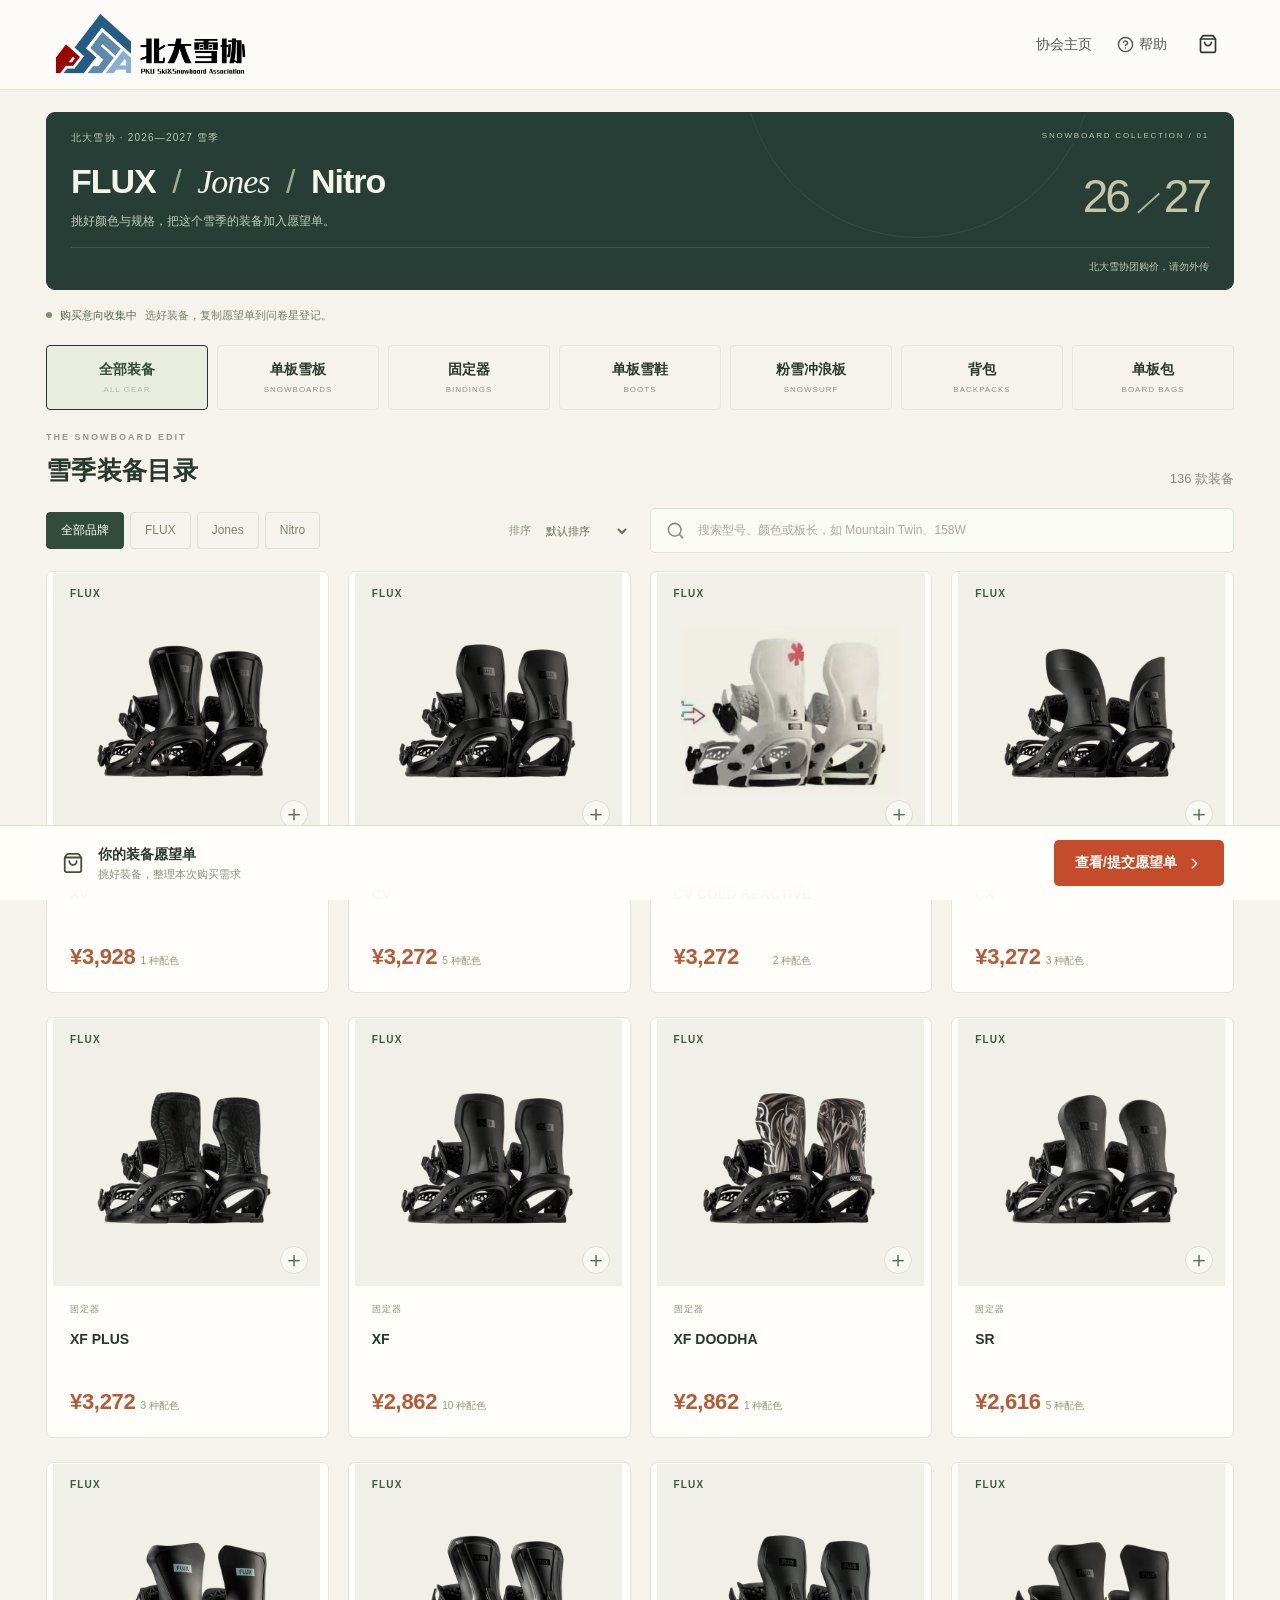
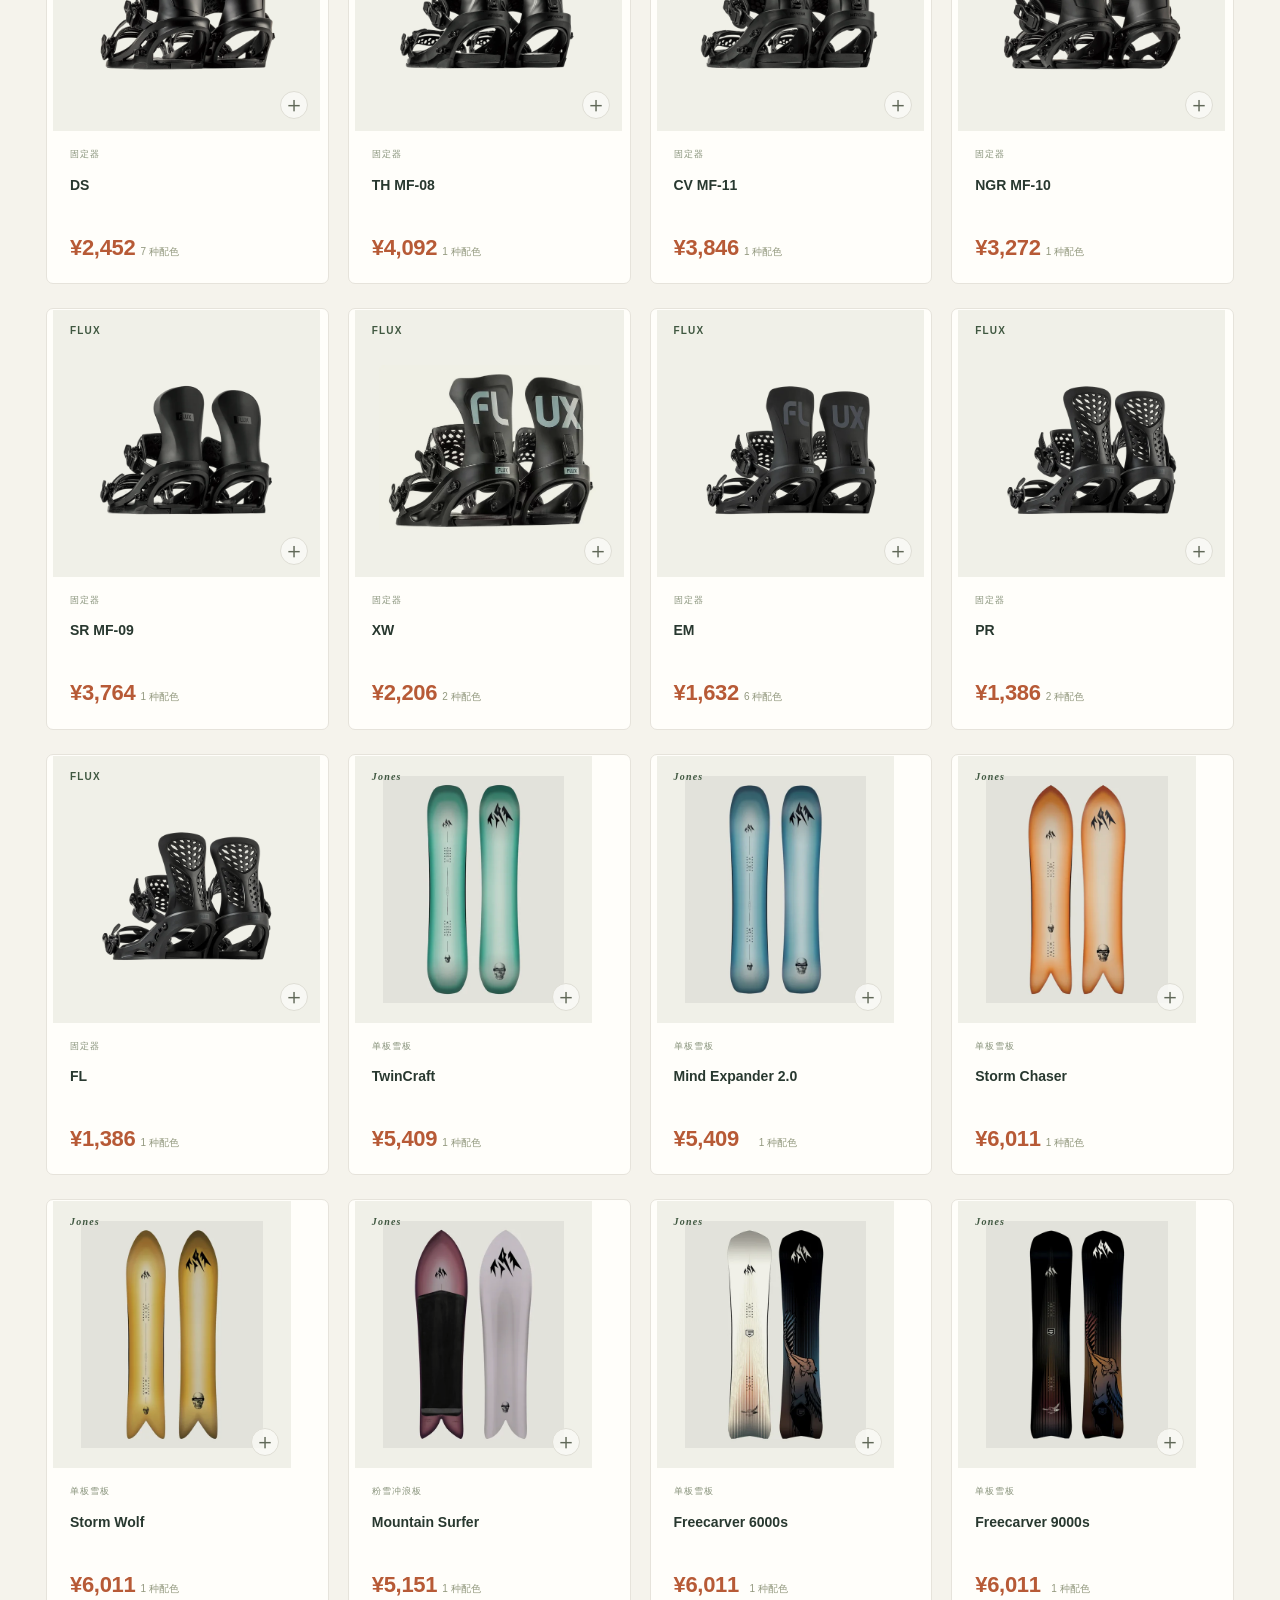
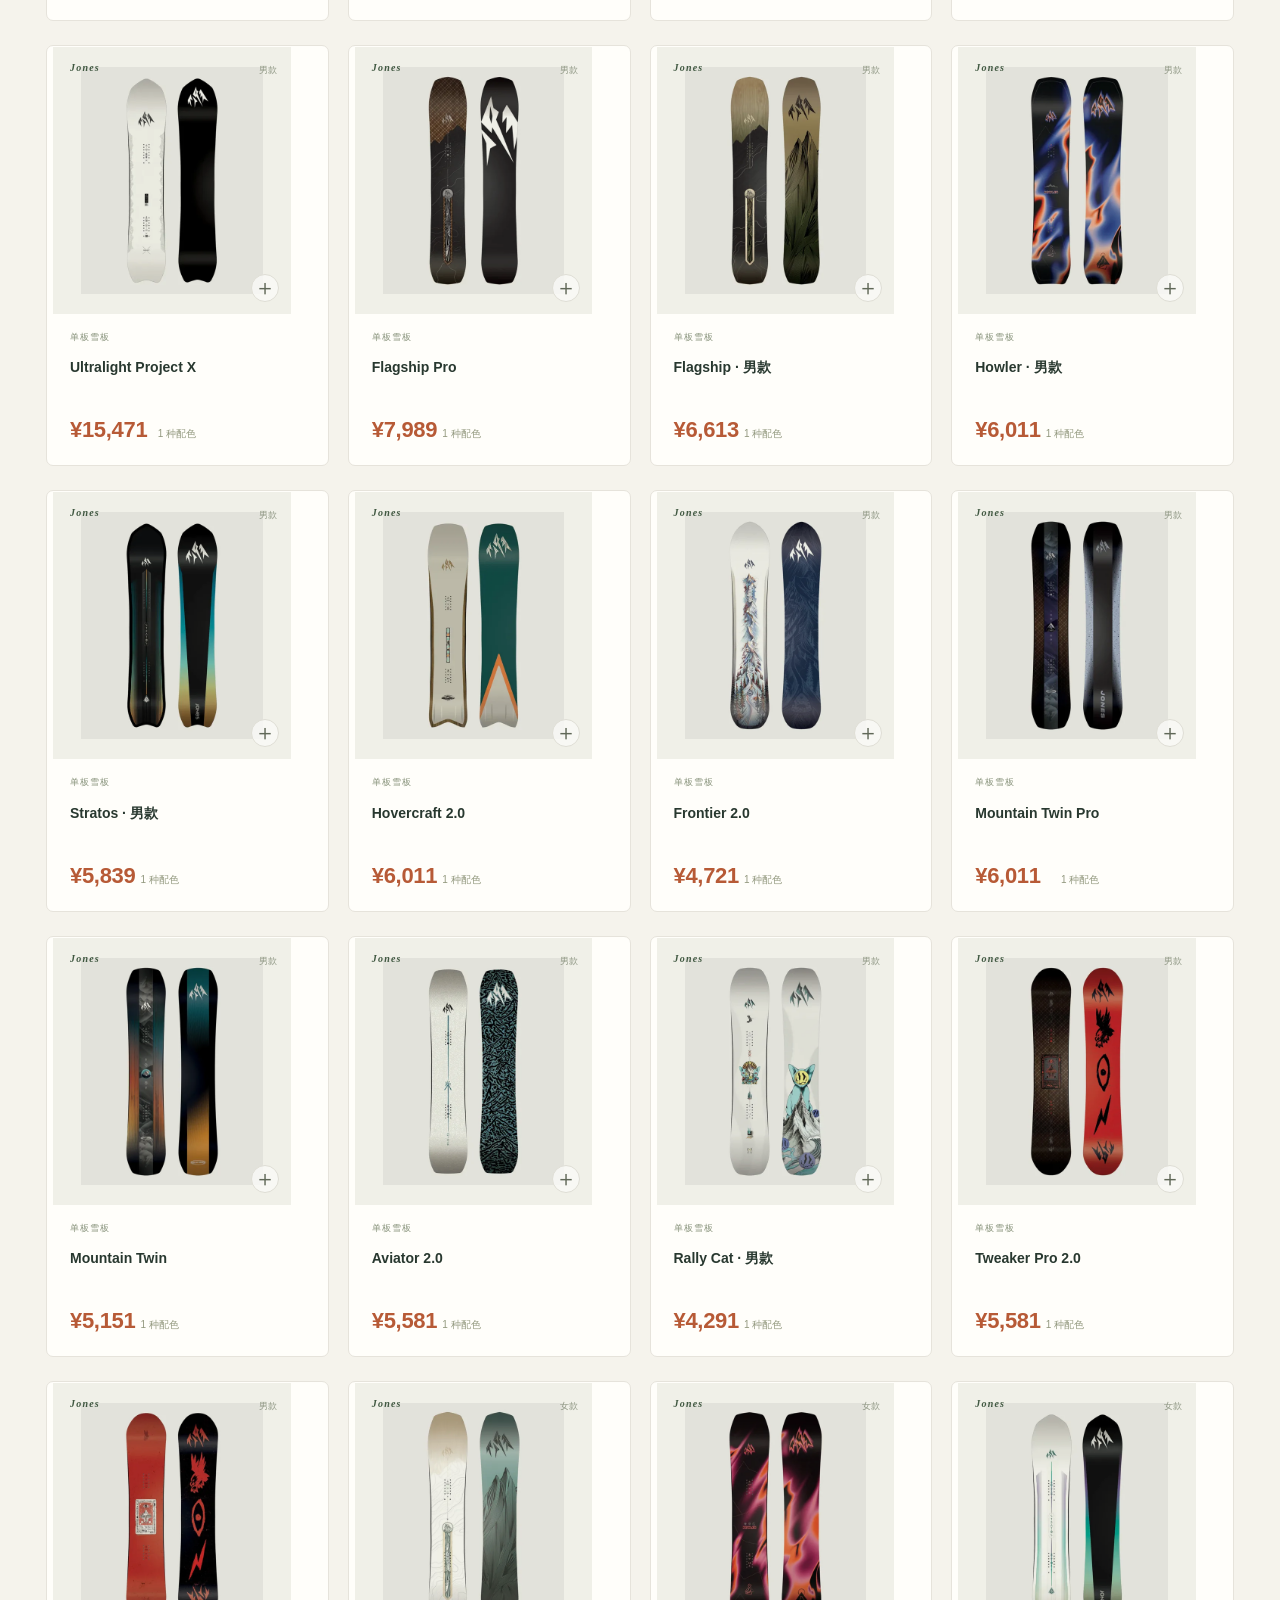
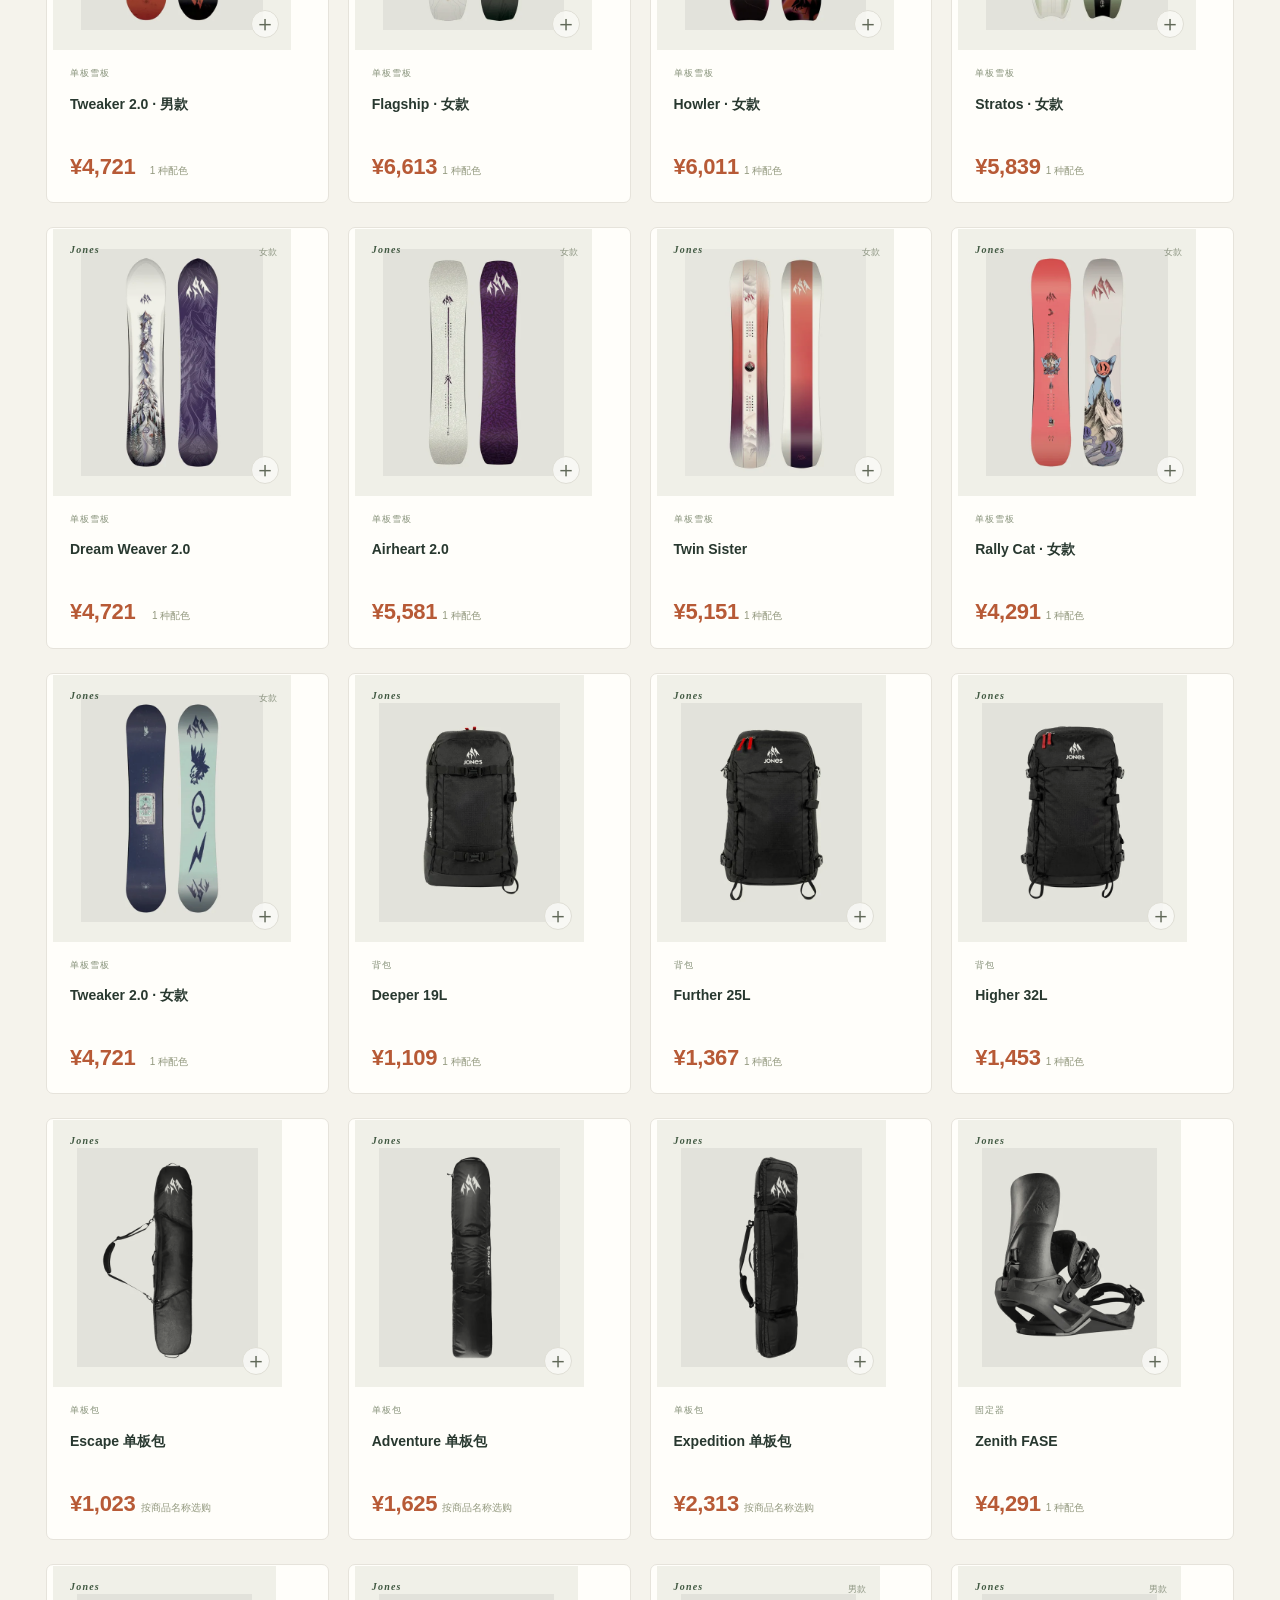
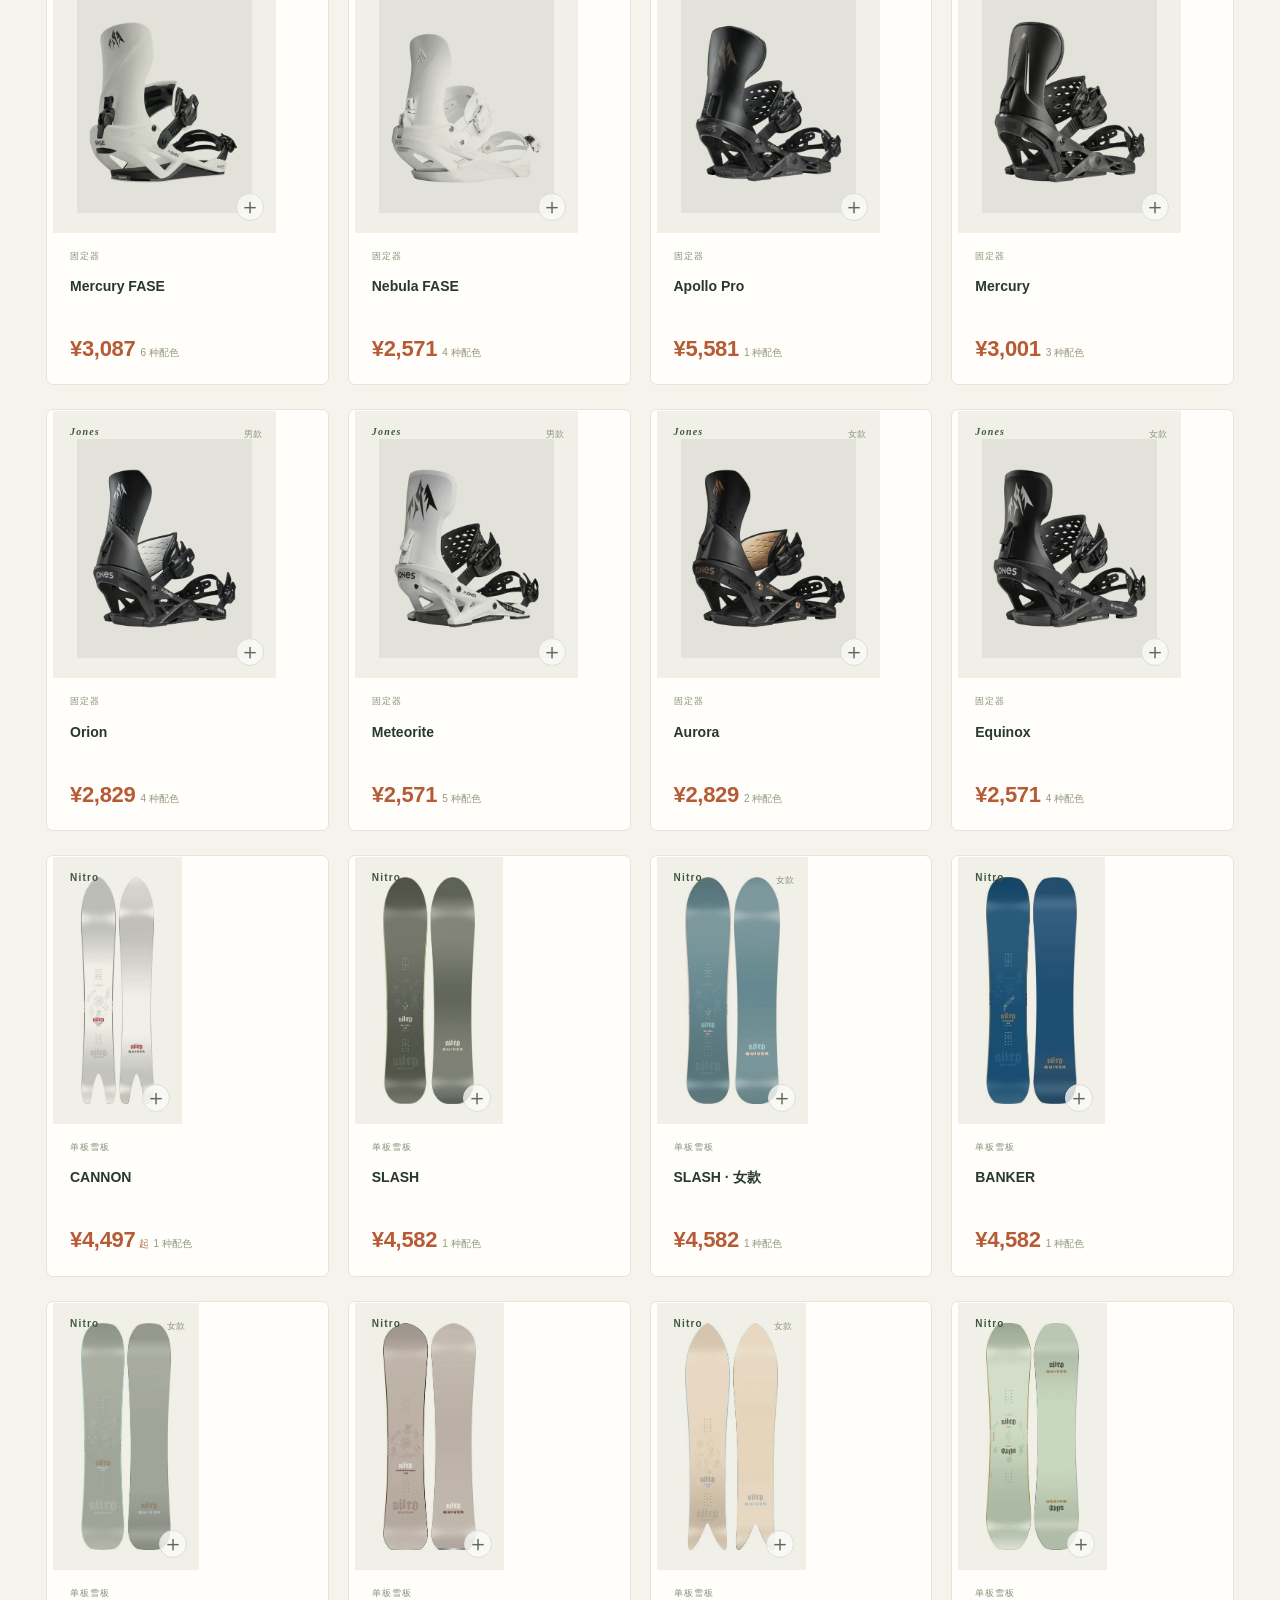
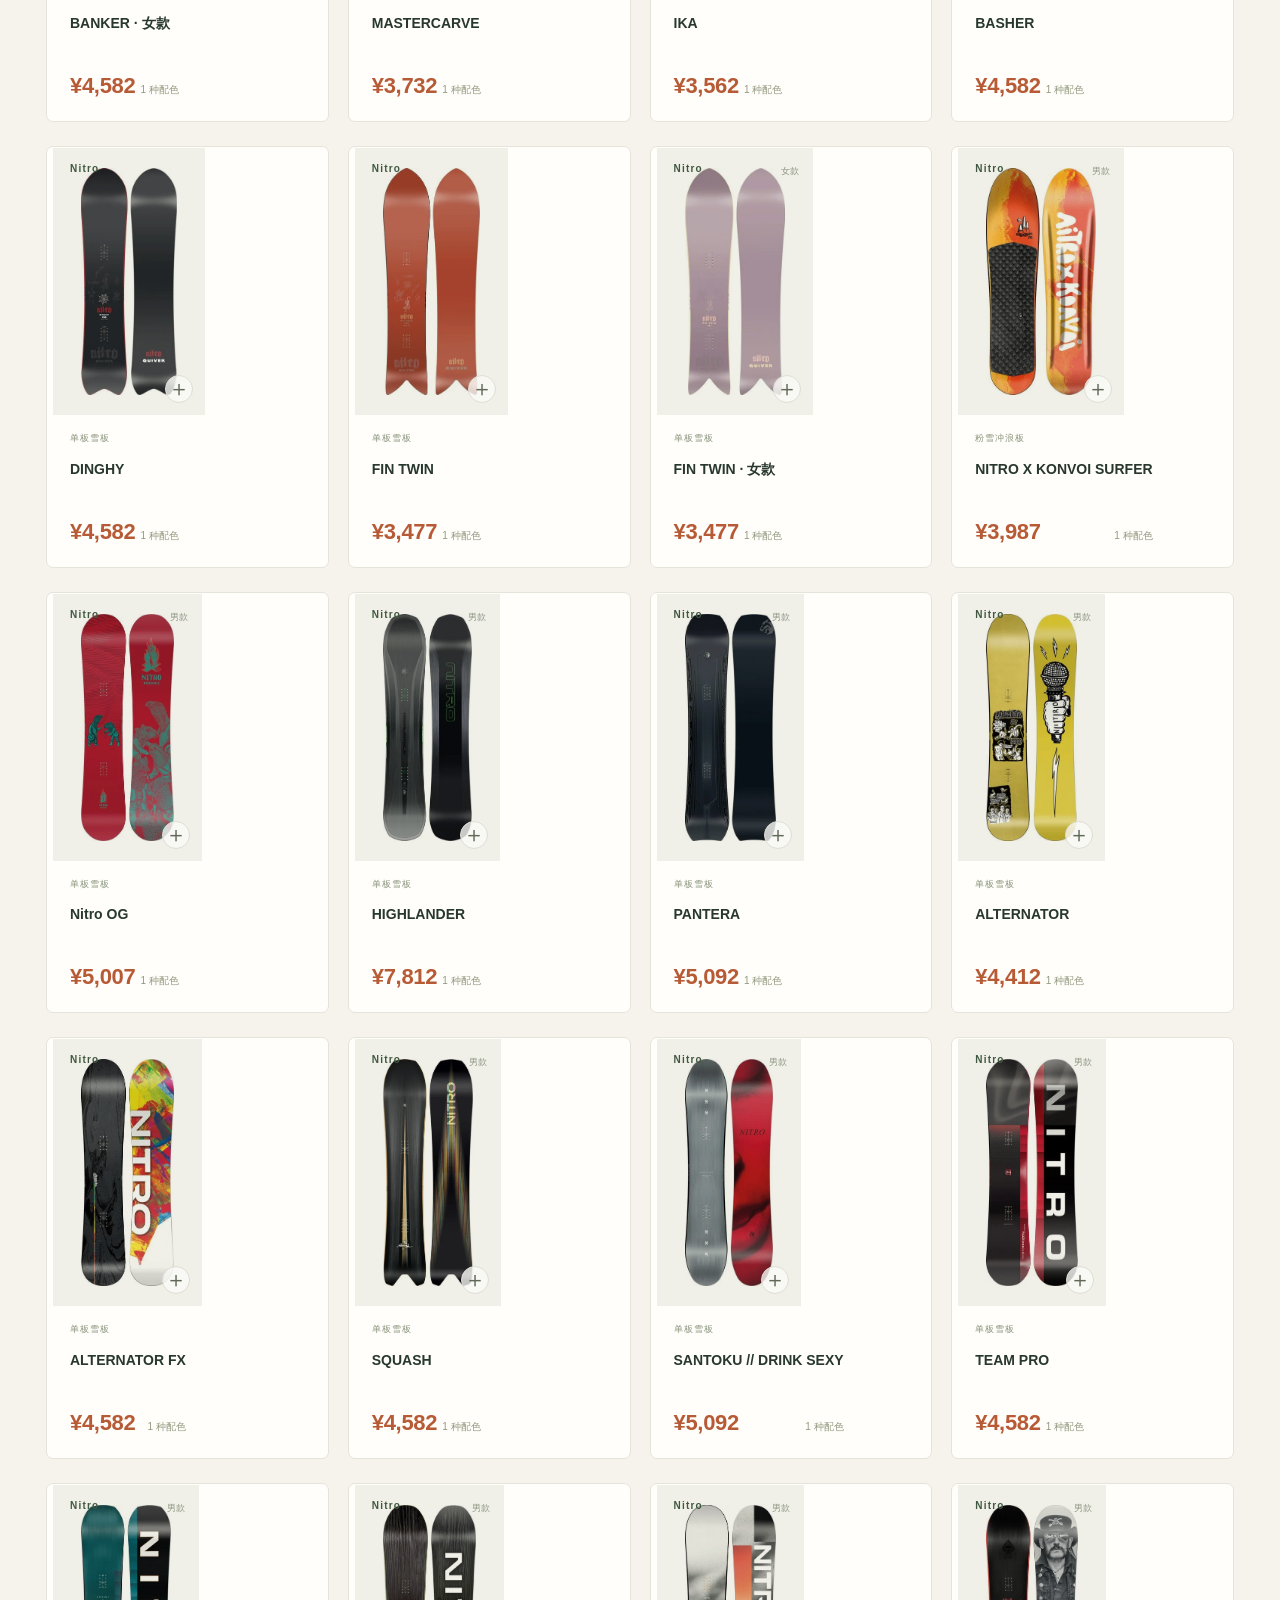
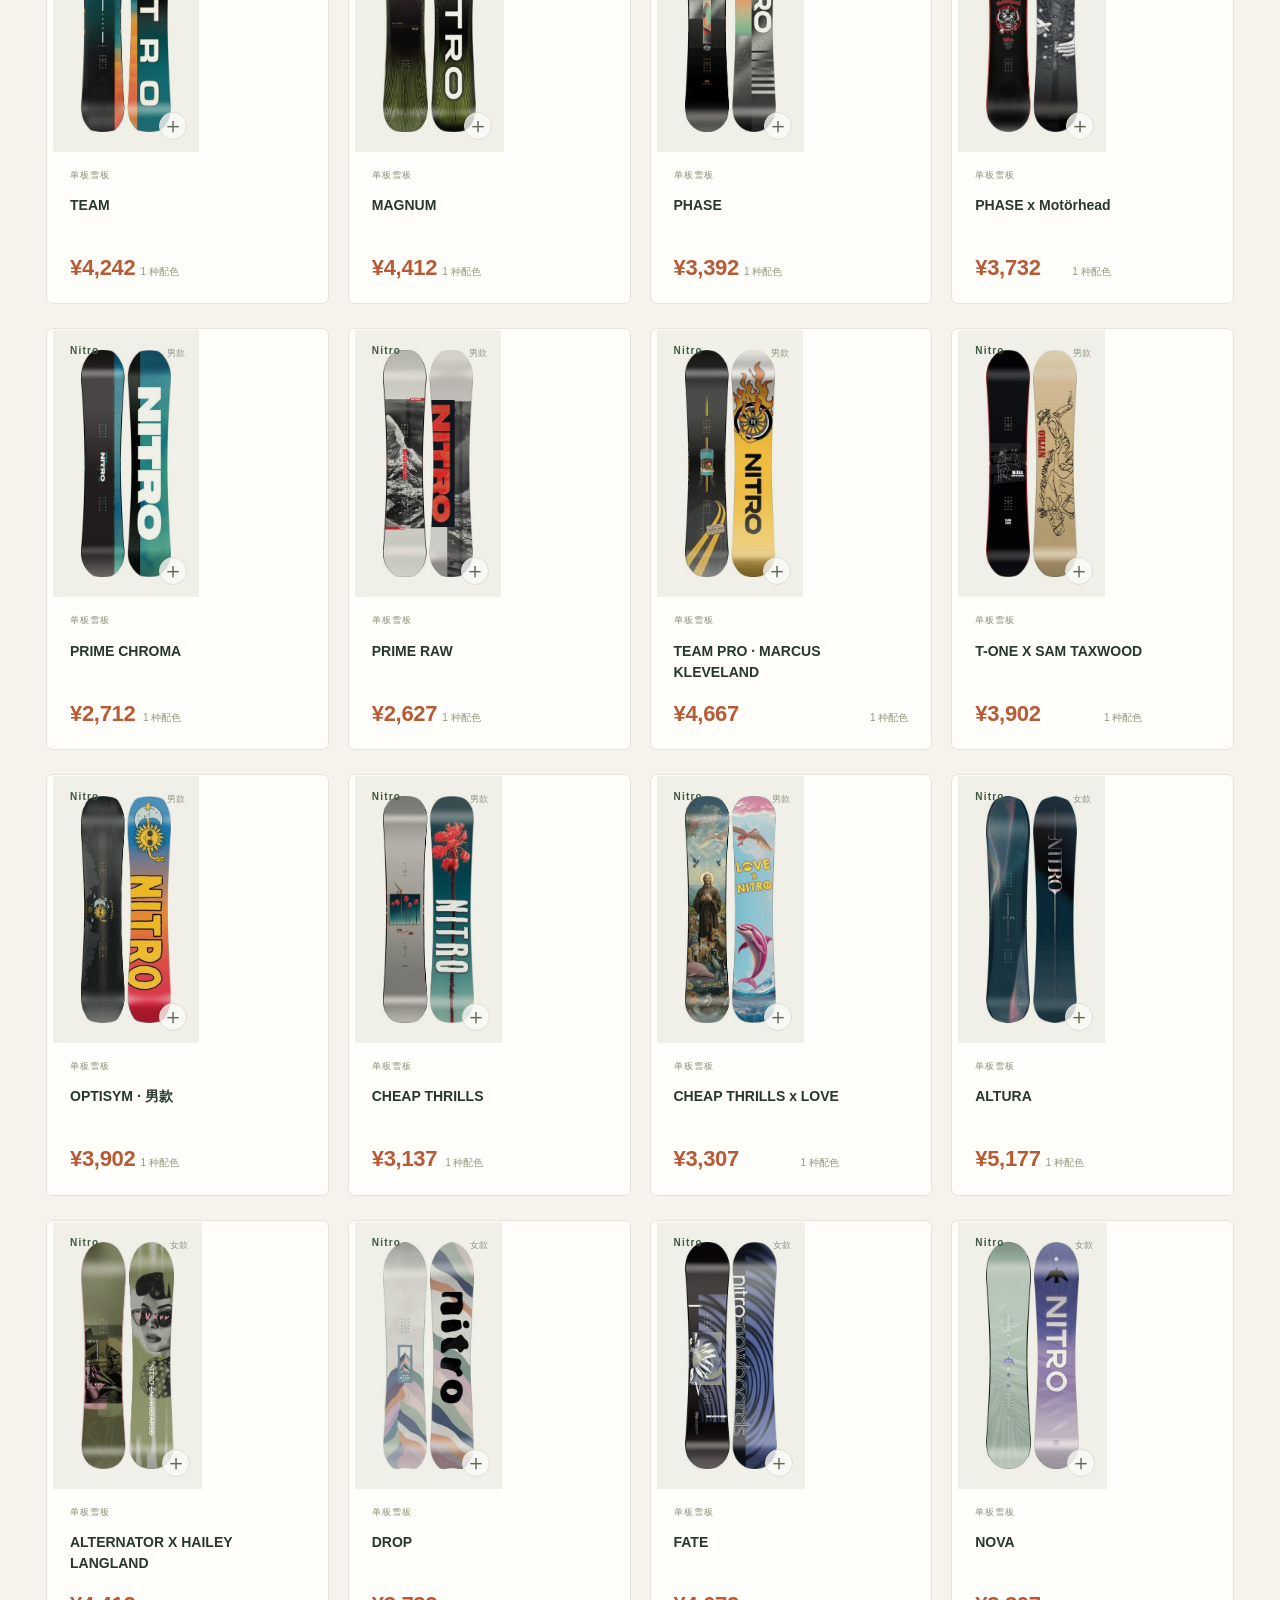
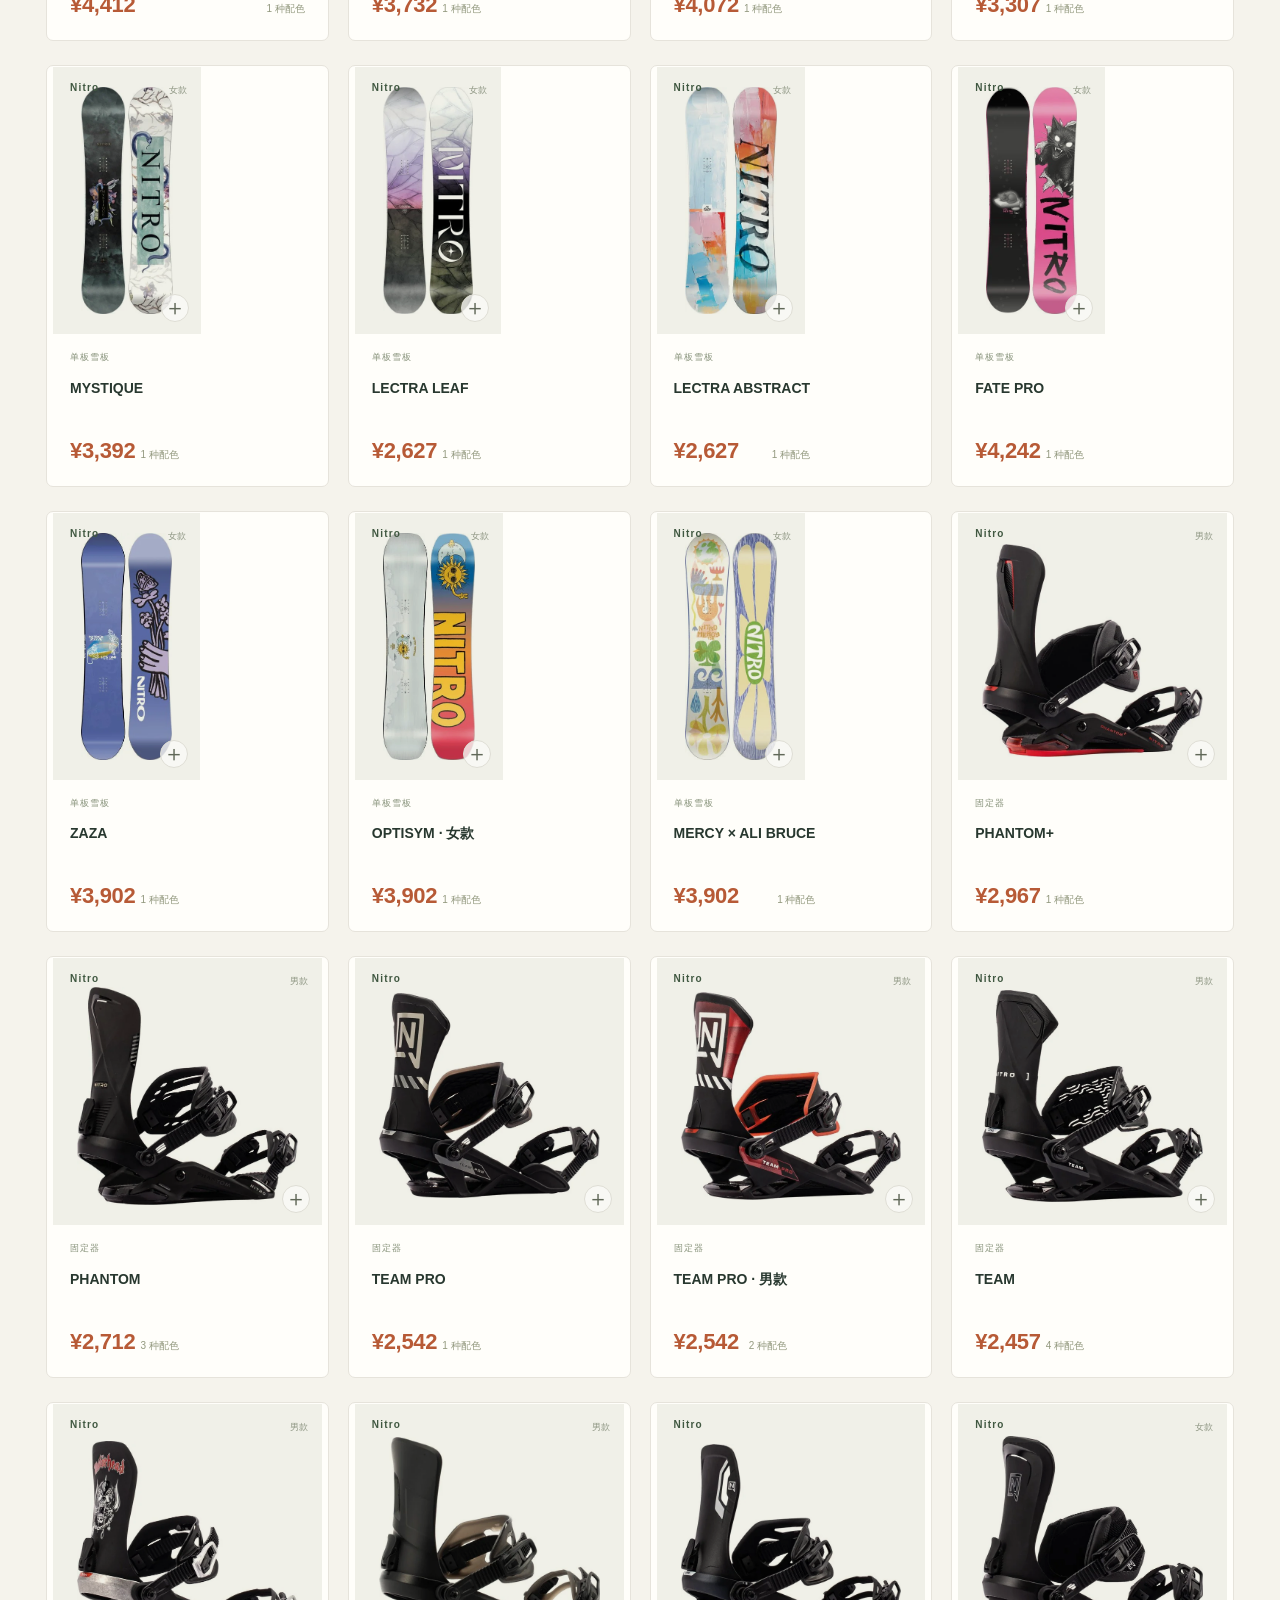
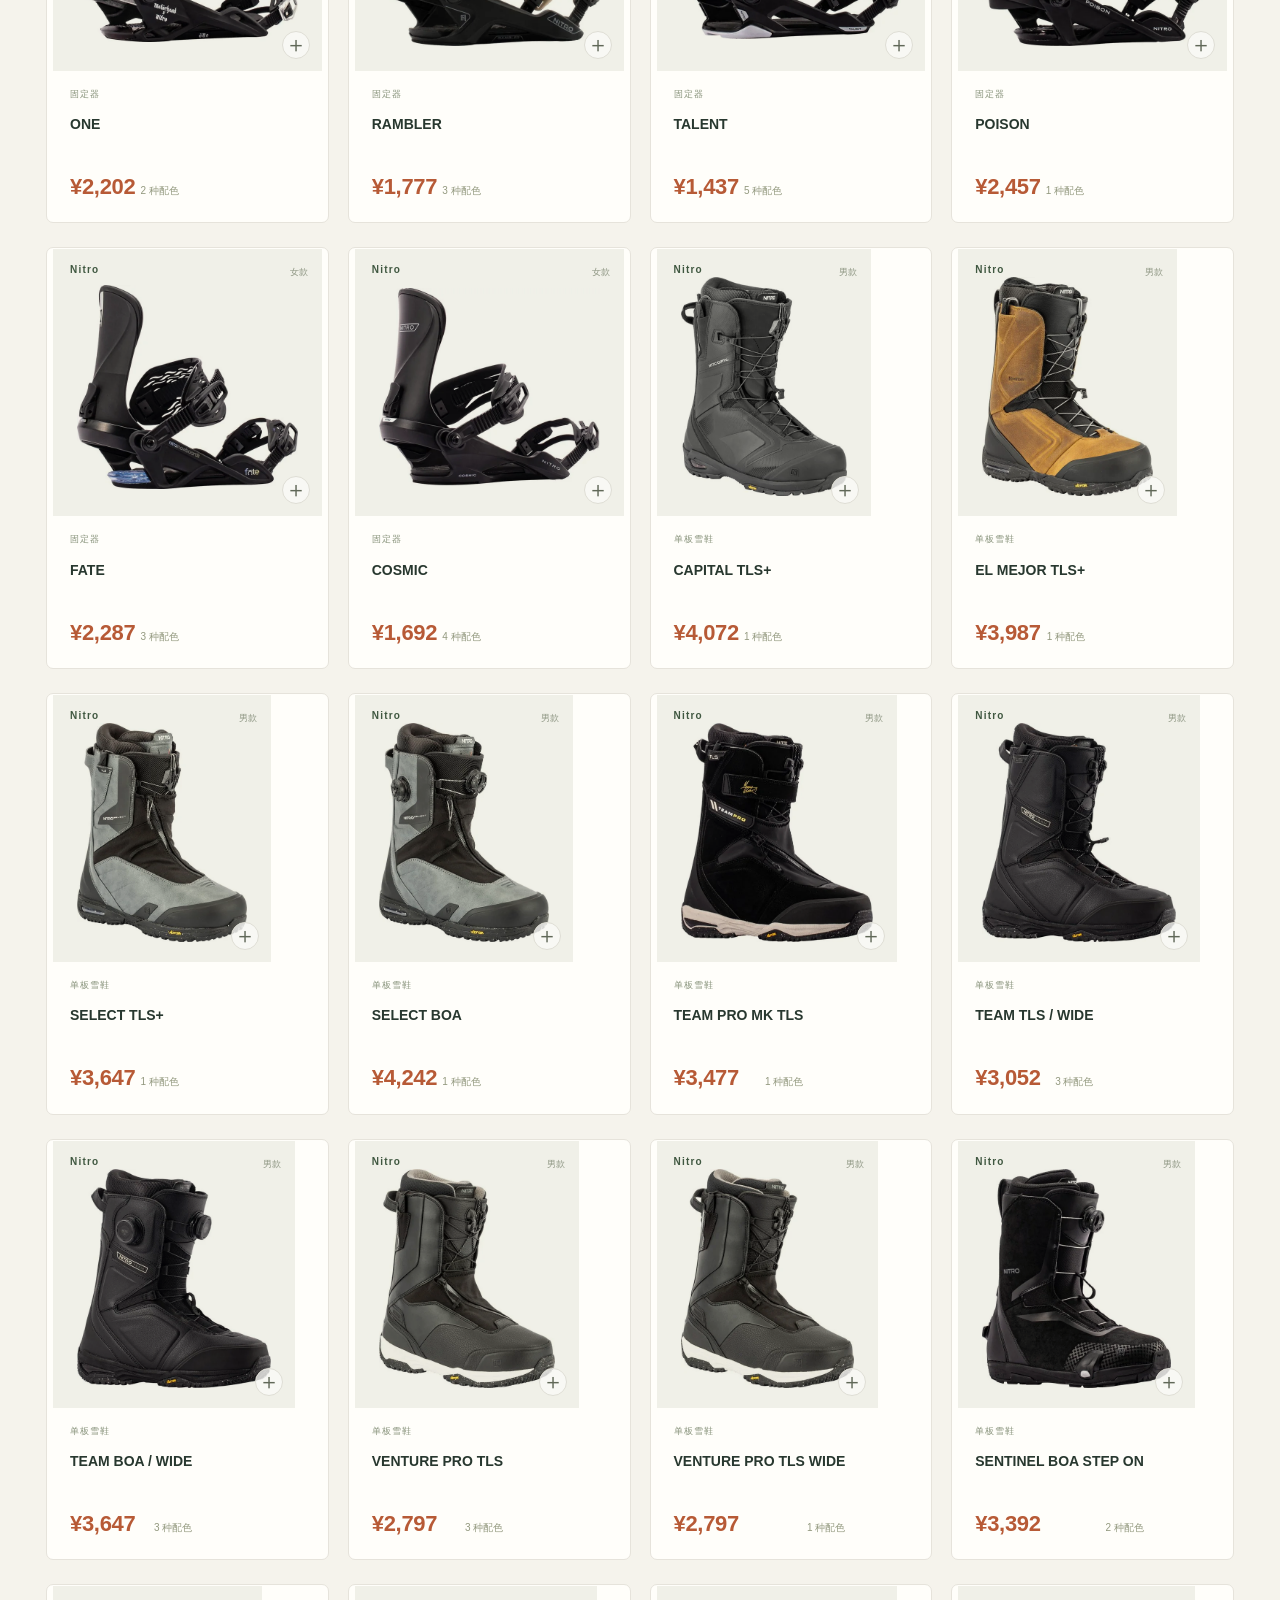
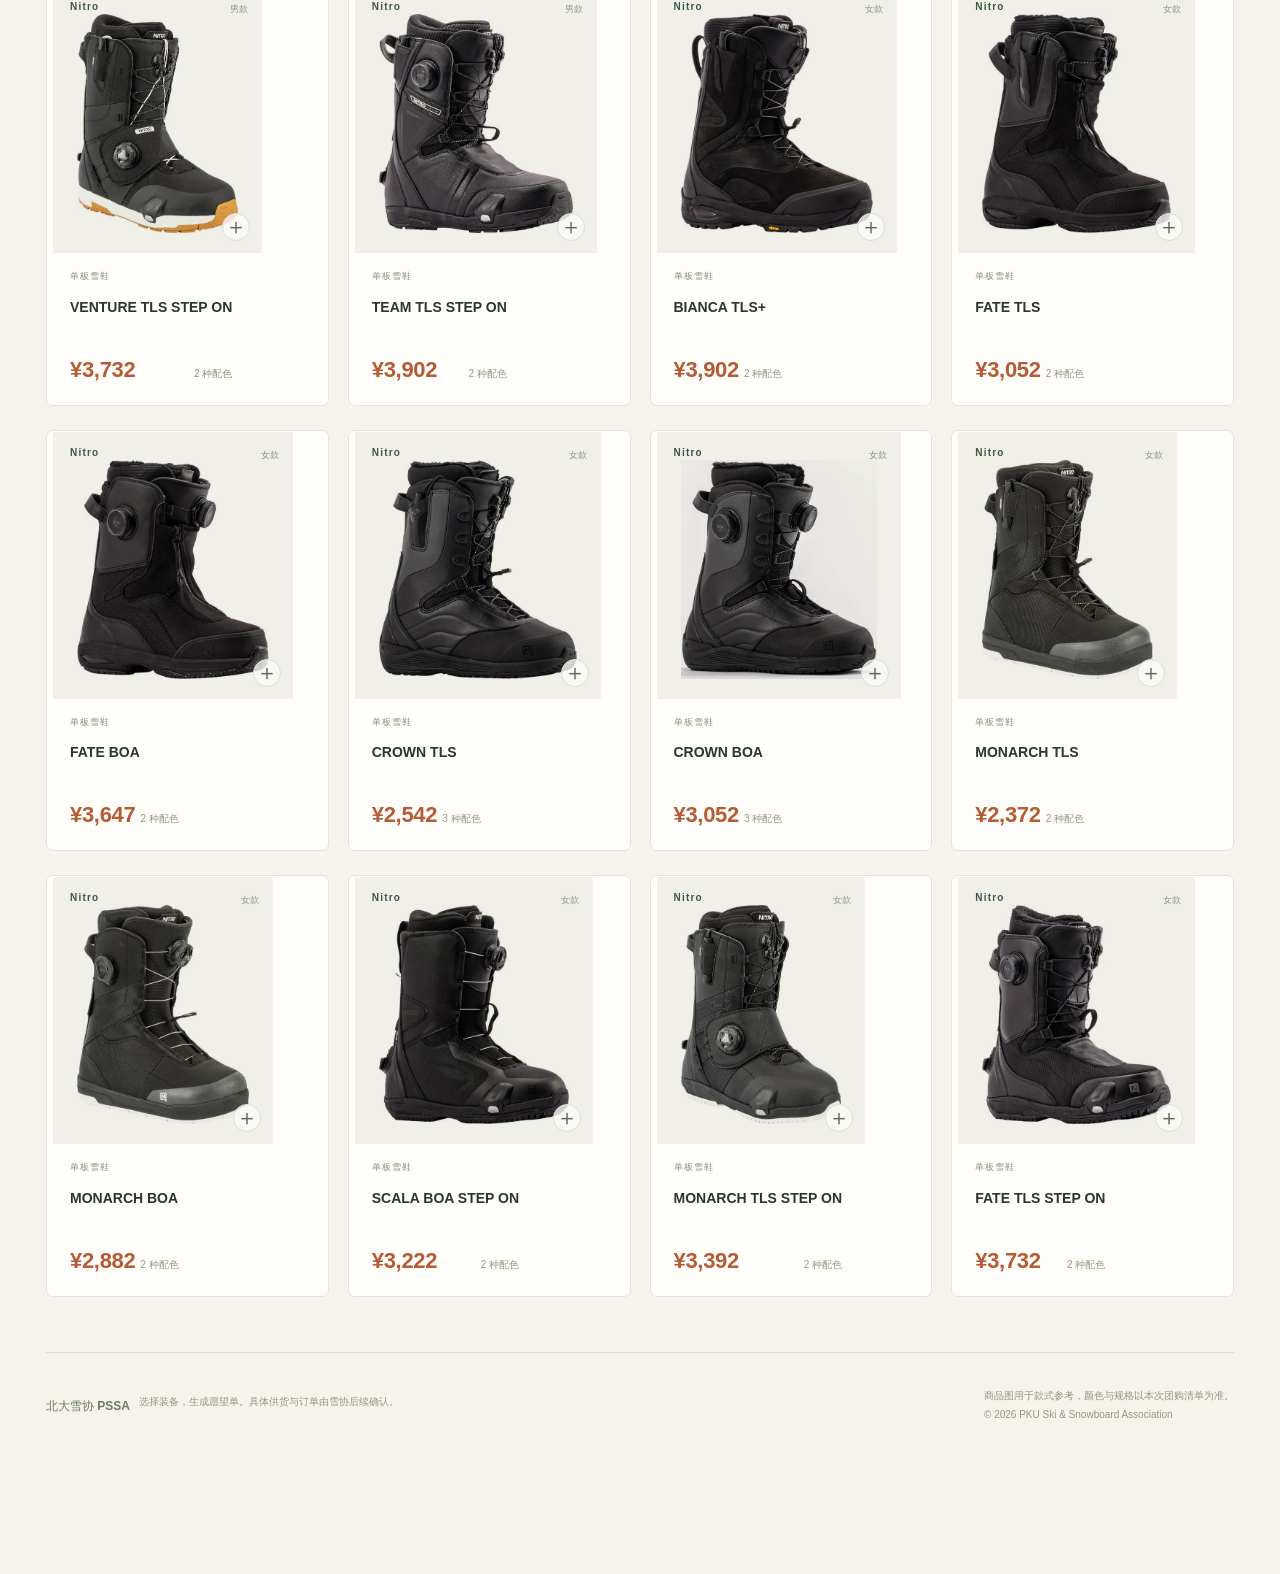
==== commit bd4fed72: "Round group-buy prices to whole yuan Round each FLUX, Jones and Nitro unit price before calculating " ====
--- a/FJNpresale/index.html
+++ b/FJNpresale/index.html
@@ -1,5 +1,32 @@
 <!doctype html>
-<html lang="zh-CN"><head><meta charset="UTF-8"><meta name="viewport" content="width=device-width, initial-scale=1.0"><meta name="theme-color" content="#263d35"><meta name="referrer" content="no-referrer"><link rel="icon" type="image/png" href="/assets/pssa-logo-vertical.png"><meta name="description" content="北大雪协26–27 FLUX、Jones、Nitro团购商品目录。选择颜色和规格，整理并复制装备愿望单。"><title>FLUX · Jones · Nitro 团购｜北大雪协 PSSA</title>  <script type="module" crossorigin src="/FJNpresale/assets/index-qCwRQ_5x.js"></script>
-  <link rel="stylesheet" crossorigin href="/FJNpresale/assets/index-Bh2R1lJk.css">
-</head><body><div id="root"><p style="font-family:sans-serif;padding:40px;text-align:center">FLUX · Jones · Nitro 商品目录正在加载…</p></div></body></html>
+<html lang="zh-CN">
+  <head>
+    <meta charset="UTF-8" />
+    <meta name="viewport" content="width=device-width, initial-scale=1.0" />
+    <meta name="theme-color" content="#263d35" />
+    <meta name="referrer" content="no-referrer" />
+    <link rel="icon" type="image/png" href="https://pkuski.github.io/FJNpresale/share-2627.png?v=20261028-1" />
+    <link rel="apple-touch-icon" href="https://pkuski.github.io/FJNpresale/share-2627.png?v=20261028-1" />
+    <meta name="description" content="北大雪协26–27 FLUX、Jones、Nitro团购意向收集" />
+    <link rel="canonical" href="https://pkuski.github.io/FJNpresale/" />
+    <meta property="og:type" content="website" />
+    <meta property="og:url" content="https://pkuski.github.io/FJNpresale/" />
+    <meta property="og:title" content="北大雪协 × FLUX · Jones · Nitro 团购" />
+    <meta property="og:description" content="北大雪协26–27 FLUX、Jones、Nitro团购意向收集" />
+    <meta property="og:image" content="https://pkuski.github.io/FJNpresale/share-2627.png?v=20261028-1" />
+    <meta property="og:image:secure_url" content="https://pkuski.github.io/FJNpresale/share-2627.png?v=20261028-1" />
+    <meta property="og:image:type" content="image/png" />
+    <meta property="og:image:width" content="400" />
+    <meta property="og:image:height" content="400" />
+    <meta property="og:image:alt" content="北大雪协 × FLUX · Jones · Nitro" />
+    <meta itemprop="image" content="https://pkuski.github.io/FJNpresale/share-2627.png?v=20261028-1" />
+    <link rel="image_src" href="https://pkuski.github.io/FJNpresale/share-2627.png?v=20261028-1" />
+    <title>北大雪协 × FLUX · Jones · Nitro 团购</title>
+    <script type="module" crossorigin src="/FJNpresale/assets/index-Ct7RDmXi.js"></script>
+    <link rel="stylesheet" crossorigin href="/FJNpresale/assets/index-Bh2R1lJk.css">
+  </head>
+  <body>
+    <div id="root"><div style="padding:36px 20px;text-align:center;color:#77766e;font-family:sans-serif"><img src="/FJNpresale/share-2627.png" width="400" height="400" alt="北大雪协 × FLUX · Jones · Nitro" style="display:block;width:160px;height:auto;margin:0 auto 20px" /><p>FLUX · Jones · Nitro 商品目录正在加载…</p></div></div>
+  </body>
+</html>
 
